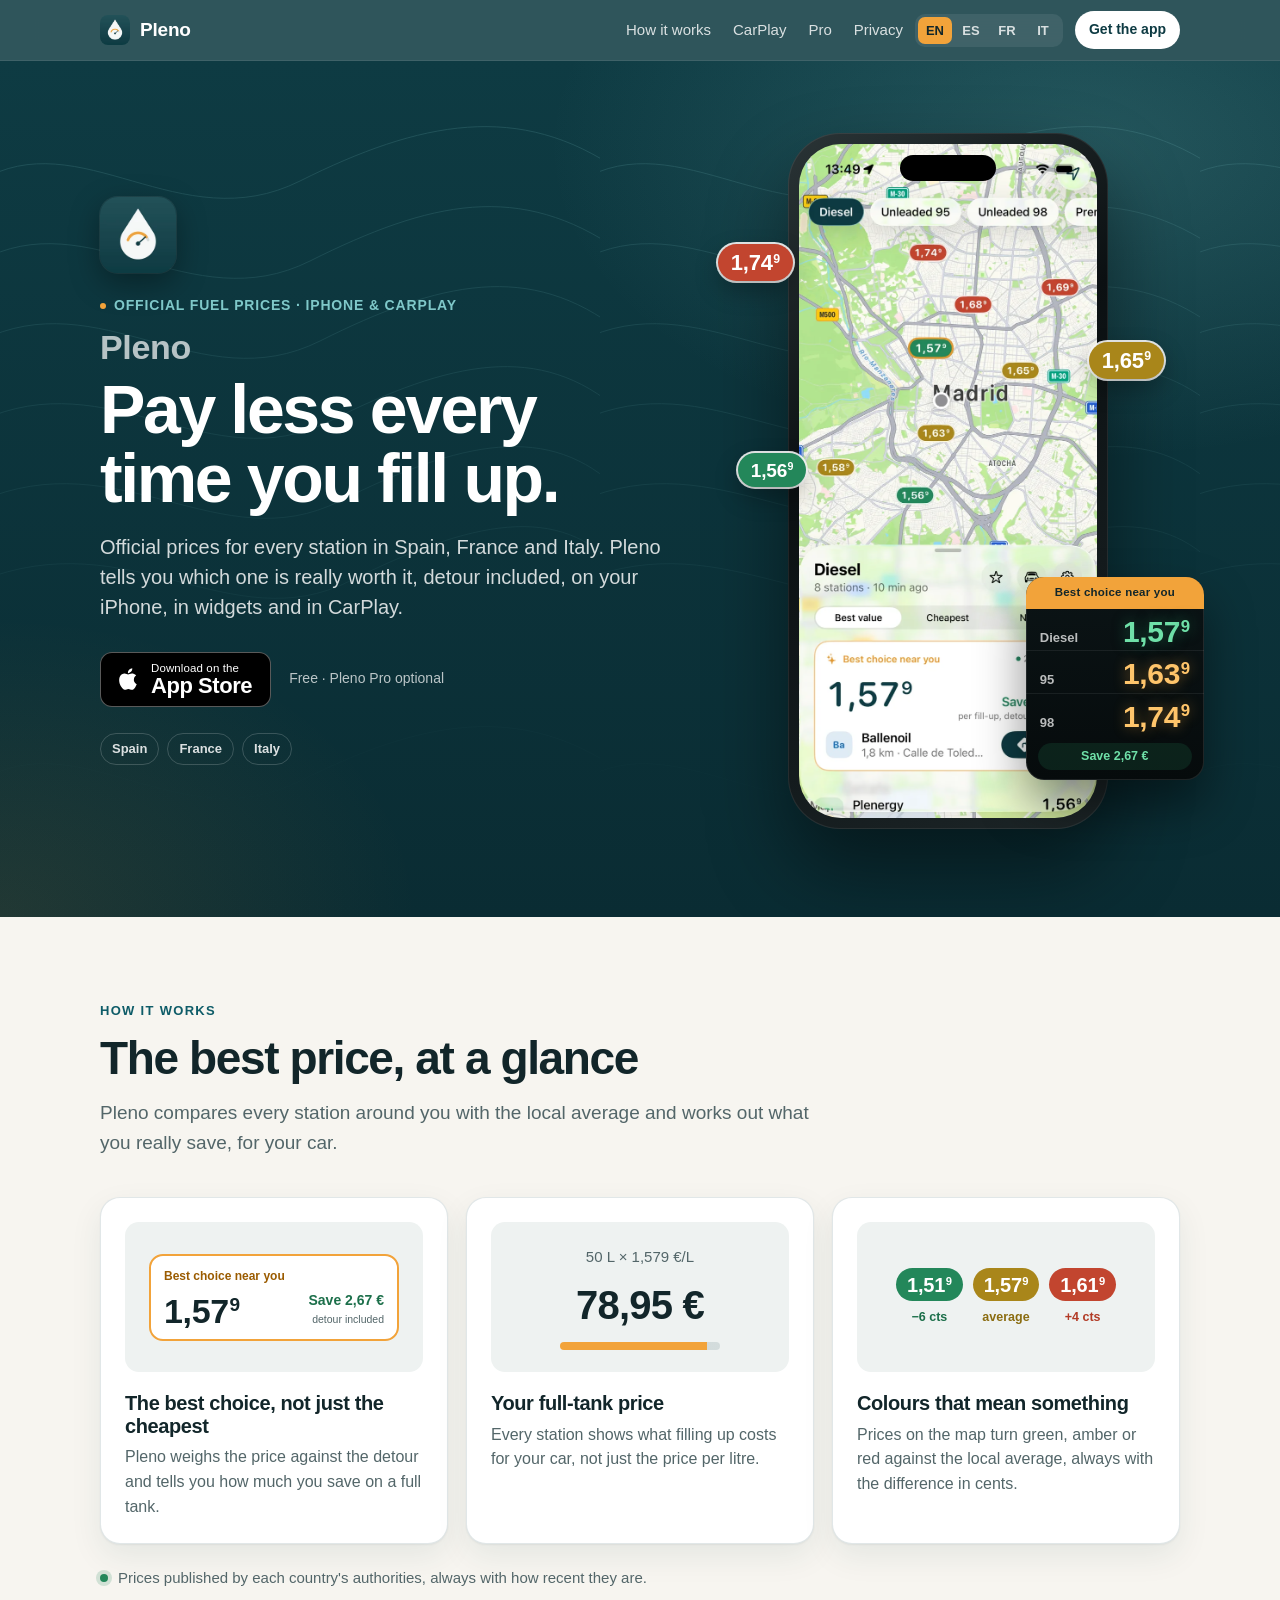
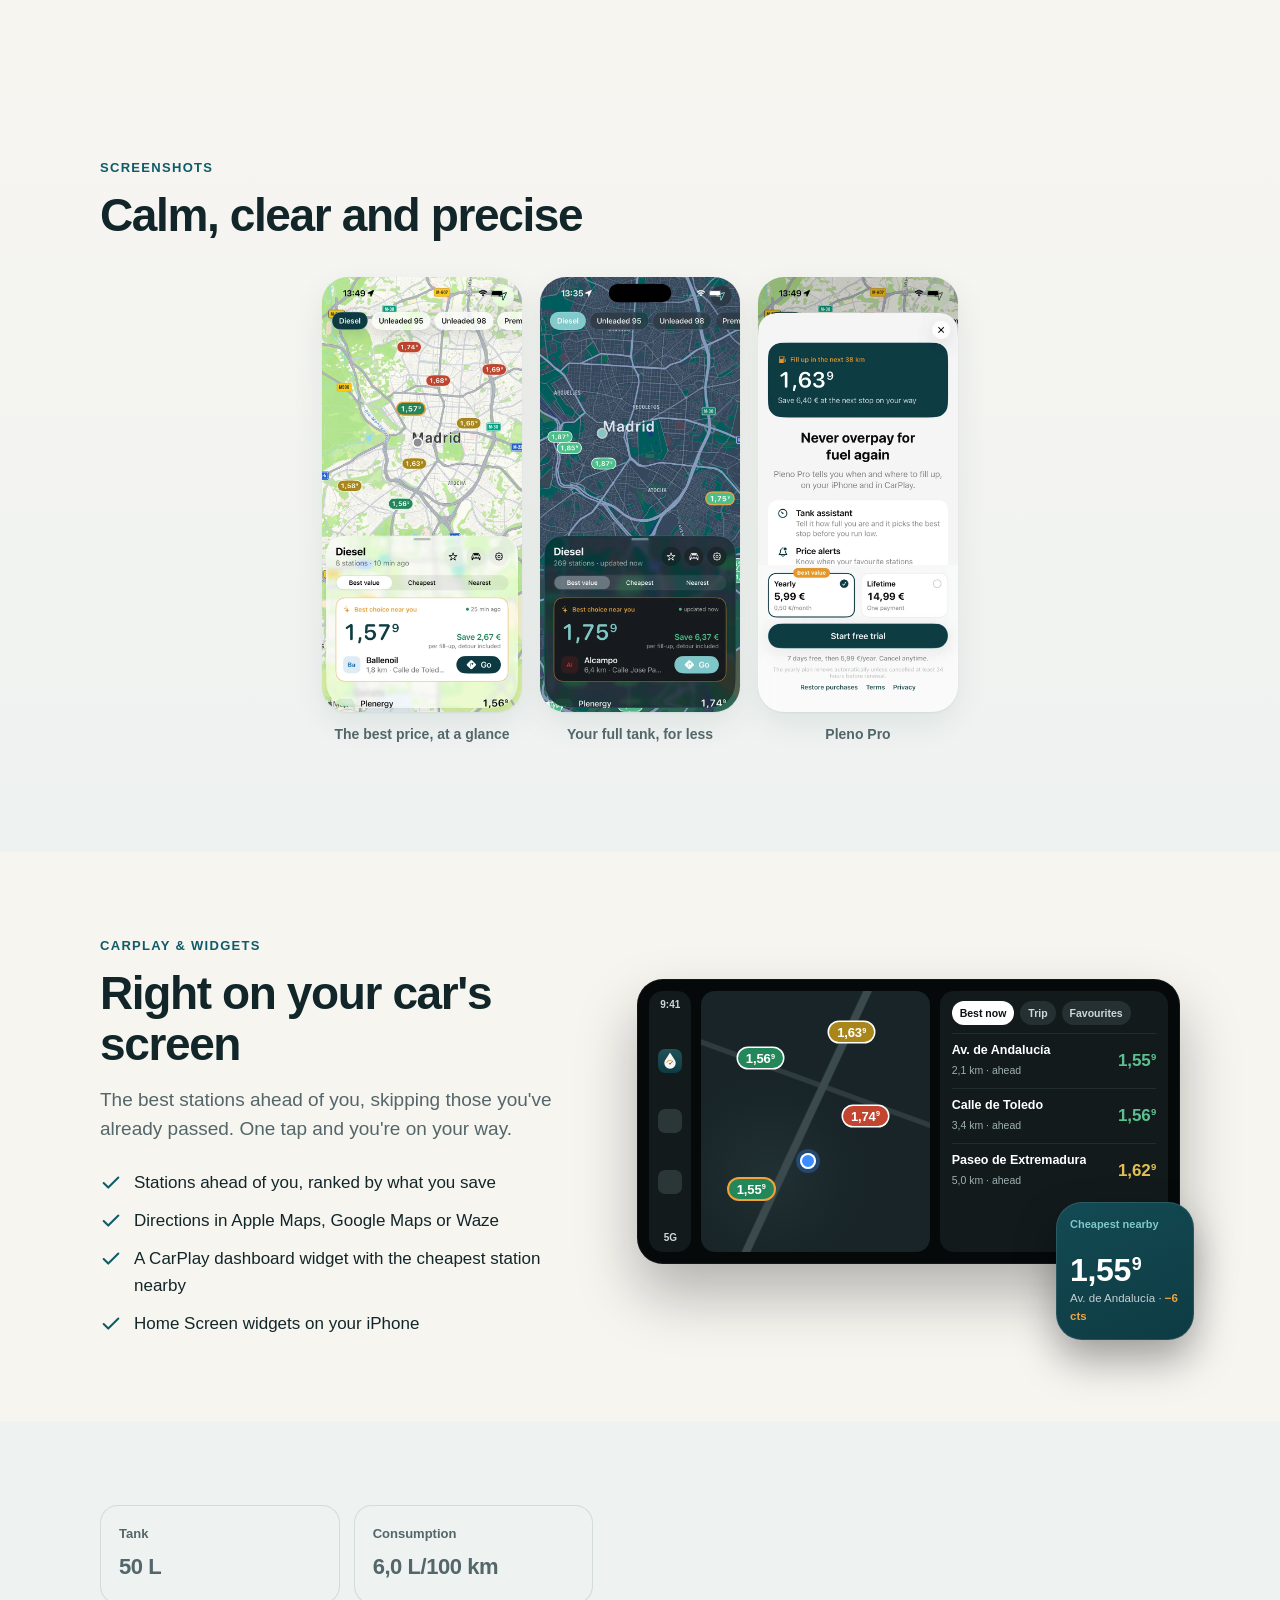
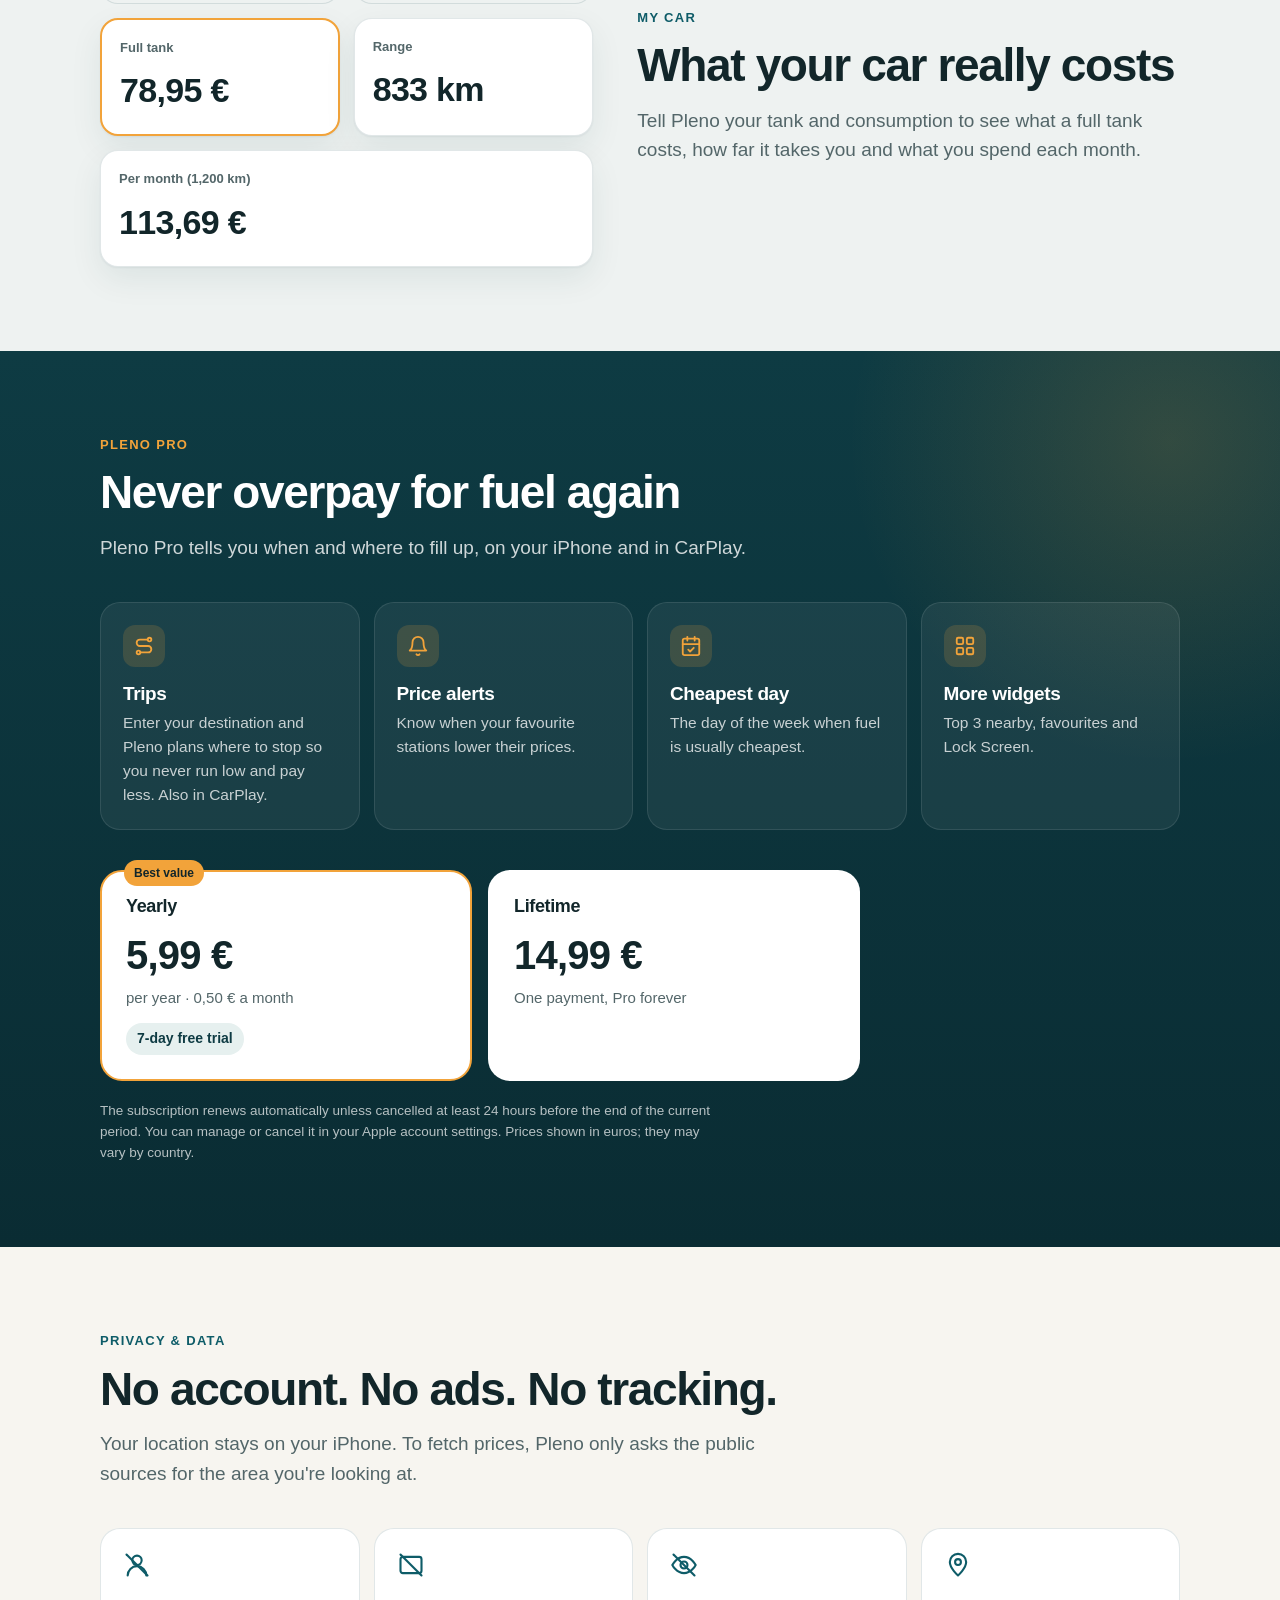
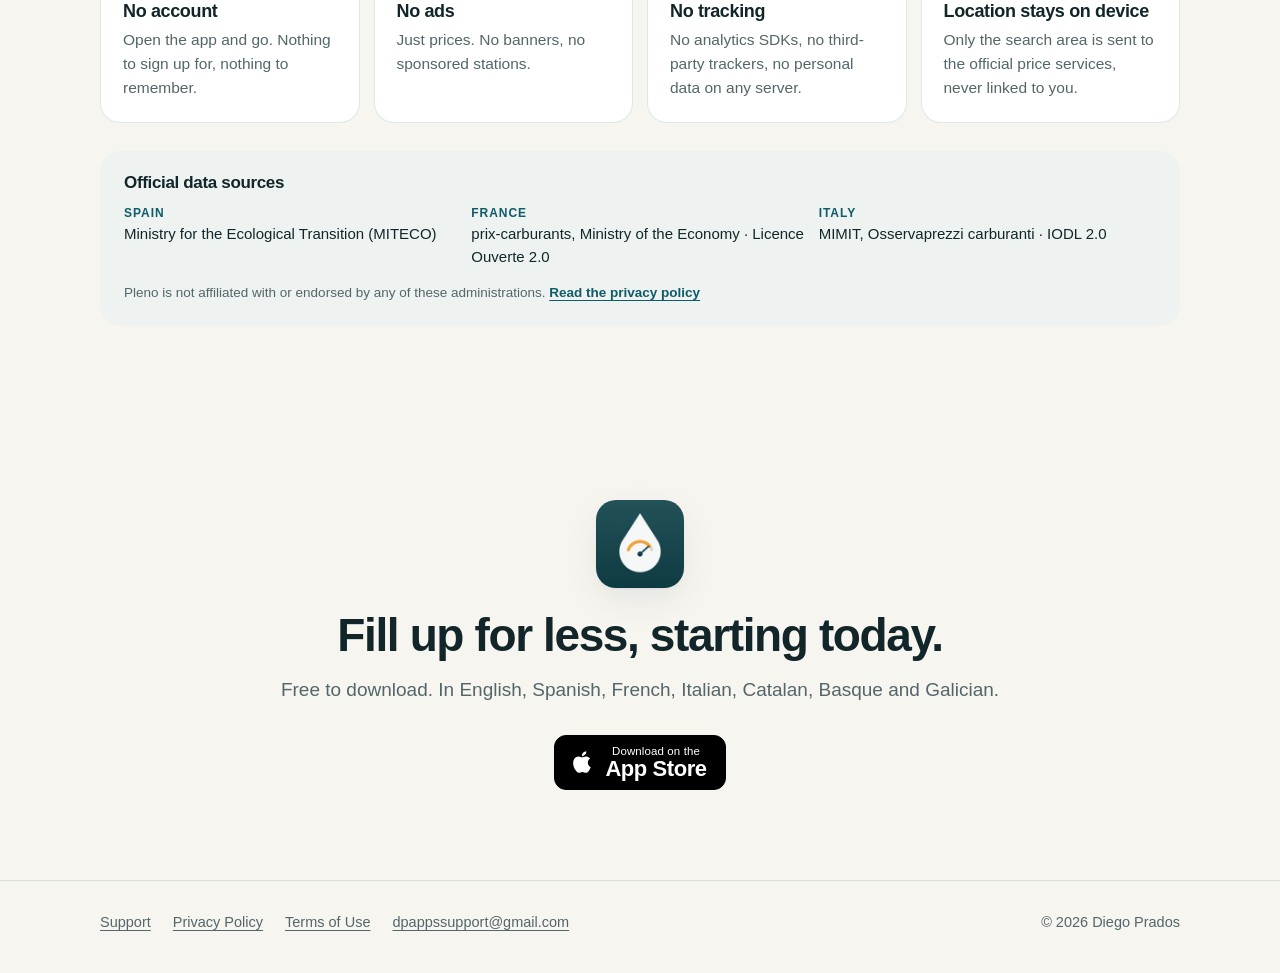
==== pleno/index.html @ 938710db "Add Pleno landing page, localized privacy and support pages, OG image and App Store header Co-Author" ====
<!doctype html>
<html lang="en">
<head>
<meta charset="utf-8">
<meta name="viewport" content="width=device-width, initial-scale=1, viewport-fit=cover">
<title>Pleno – Official fuel prices for Spain, France and Italy</title>
<meta name="description" content="Pleno shows official fuel prices for every station in Spain, France and Italy and tells you which one is really worth it. On iPhone, in widgets and in CarPlay.">
<meta name="theme-color" content="#0E3B43">
<meta name="color-scheme" content="light dark">
<link rel="canonical" href="https://dprados.github.io/pleno/">
<link rel="alternate" hreflang="en" href="https://dprados.github.io/pleno/?lang=en">
<link rel="alternate" hreflang="es" href="https://dprados.github.io/pleno/?lang=es">
<link rel="alternate" hreflang="fr" href="https://dprados.github.io/pleno/?lang=fr">
<link rel="alternate" hreflang="it" href="https://dprados.github.io/pleno/?lang=it">
<link rel="alternate" hreflang="x-default" href="https://dprados.github.io/pleno/">
<link rel="icon" type="image/png" href="img/favicon-64.png">
<link rel="apple-touch-icon" href="img/apple-touch-icon.png">
<meta name="apple-itunes-app" content="app-id=6822757502">
<meta property="og:type" content="website">
<meta property="og:site_name" content="Pleno">
<meta property="og:title" content="Pleno – Fuel prices for Spain, France and Italy">
<meta property="og:description" content="Pay less every time you fill up. Official prices, the best choice near you, widgets and CarPlay. No account, no ads, no tracking.">
<meta property="og:url" content="https://dprados.github.io/pleno/">
<meta property="og:image" content="https://dprados.github.io/pleno/og.png">
<meta property="og:image:width" content="1200">
<meta property="og:image:height" content="630">
<meta property="og:image:alt" content="Pleno app icon with a fuel price of 1,57⁹ and the tagline Pay less every time you fill up">
<meta property="og:locale" content="en_US">
<meta property="og:locale:alternate" content="es_ES">
<meta property="og:locale:alternate" content="fr_FR">
<meta property="og:locale:alternate" content="it_IT">
<meta name="twitter:card" content="summary_large_image">
<meta name="twitter:title" content="Pleno – Fuel prices for Spain, France and Italy">
<meta name="twitter:description" content="Pay less every time you fill up. Official prices, the best choice near you, widgets and CarPlay.">
<meta name="twitter:image" content="https://dprados.github.io/pleno/og.png">
<style>
:root{
  --petrol:#0E3B43; --petrol-2:#0A2C33; --petrol-3:#145059; --teal:#7FC8C9;
  --amber:#F2A33A; --cheap:#23875A; --avg:#A9861A; --exp:#C2452F;
  --bg:#F7F5F0; --surface:#FFFFFF; --surface-2:#EEF2F1; --text:#12262A; --muted:#536669;
  --line:rgba(14,59,67,.12); --kicker:#0E5C68; --amber-text:#9A5B00;
  --cheap-text:#1C6F4A; --avg-text:#8A6C10; --exp-text:#B23B26;
  --shadow:0 1px 2px rgba(14,59,67,.06),0 12px 32px rgba(14,59,67,.08);
  --r:20px;
  --sans:-apple-system,BlinkMacSystemFont,"SF Pro Text","Segoe UI",Roboto,"Helvetica Neue",Arial,sans-serif;
  --round:ui-rounded,"SF Pro Rounded",-apple-system,BlinkMacSystemFont,"Segoe UI",Roboto,"Helvetica Neue",Arial,sans-serif;
  color-scheme:light dark;
}
@media (prefers-color-scheme:dark){
  :root{
    --bg:#0A1E22; --surface:#10292F; --surface-2:#143239; --text:#E9EEEE; --muted:#A3B5B7;
    --line:rgba(233,238,238,.10); --kicker:#7FC8C9; --amber-text:#F2B661;
    --cheap-text:#5CC08F; --avg-text:#D9B54A; --exp-text:#EE7B63;
    --shadow:0 1px 2px rgba(0,0,0,.3),0 16px 40px rgba(0,0,0,.35);
  }
}
*{box-sizing:border-box}
html{-webkit-text-size-adjust:100%;scroll-behavior:smooth;scroll-padding-top:72px}
body{margin:0;background:var(--bg);color:var(--text);font:17px/1.55 var(--sans);-webkit-font-smoothing:antialiased;overflow-x:hidden}
img{max-width:100%;display:block}
a{color:inherit}
h1,h2,h3{margin:0;letter-spacing:-.02em;line-height:1.12}
p{margin:0}
.wrap{max-width:1120px;margin:0 auto;padding:0 20px}
.skip{position:absolute;left:-999px;top:8px;background:var(--amber);color:#12262A;padding:8px 14px;border-radius:10px;z-index:100}
.skip:focus{left:12px}
:focus-visible{outline:3px solid var(--amber);outline-offset:3px;border-radius:6px}

/* Pump-sign price: tabular rounded digits, third decimal small and raised */
.price{font-family:var(--round);font-weight:600;font-variant-numeric:tabular-nums;letter-spacing:-.01em;white-space:nowrap;line-height:1}
.price sup{font-size:.56em;vertical-align:0;position:relative;top:-.62em;margin-left:.04em}

/* ---------- Top bar ---------- */
.top{position:sticky;top:0;z-index:50;background:rgba(14,59,67,.86);backdrop-filter:saturate(160%) blur(16px);-webkit-backdrop-filter:saturate(160%) blur(16px);color:#fff;border-bottom:1px solid rgba(255,255,255,.08)}
.top .wrap{display:flex;align-items:center;gap:12px;min-height:60px}
.brand{display:inline-flex;align-items:center;gap:10px;text-decoration:none;font-weight:700;font-size:19px;letter-spacing:-.01em;margin-right:auto}
.brand img{width:30px;height:30px;border-radius:8px}
.nav{display:none;gap:22px;font-size:15px}
.nav a{text-decoration:none;color:rgba(255,255,255,.82)}
.nav a:hover{color:#fff}
.lang{display:flex;gap:2px;background:rgba(255,255,255,.08);border-radius:10px;padding:3px}
.lang button{font:600 13px/1 var(--sans);color:rgba(255,255,255,.8);background:none;border:0;padding:7px 8px;border-radius:7px;cursor:pointer;min-width:34px}
.lang button[aria-pressed="true"]{background:var(--amber);color:#12262A}
.get{display:none;text-decoration:none;font-weight:600;font-size:14px;background:#fff;color:var(--petrol);padding:8px 14px;border-radius:999px}
@media (min-width:860px){.nav{display:flex}.get{display:inline-block}}

/* ---------- Hero ---------- */
.hero{position:relative;color:#fff;overflow:hidden;
  background:
   radial-gradient(900px 520px at 85% 10%,rgba(127,200,201,.20),transparent 60%),
   radial-gradient(700px 500px at 0% 100%,rgba(242,163,58,.10),transparent 60%),
   linear-gradient(180deg,var(--petrol) 0%,var(--petrol-2) 100%)}
.hero::before{content:"";position:absolute;inset:0;opacity:.18;pointer-events:none;
  background-image:url("data:image/svg+xml,%3Csvg xmlns='http://www.w3.org/2000/svg' width='600' height='600' viewBox='0 0 600 600' fill='none' stroke='%237FC8C9' stroke-width='1'%3E%3Cpath d='M-20 120C80 60 180 180 300 120S520 40 620 110'/%3E%3Cpath d='M-20 200C90 140 190 260 310 200S520 120 620 190'/%3E%3Cpath d='M-20 280C100 220 200 340 320 280S530 200 620 270'/%3E%3Cpath d='M-20 360C110 300 210 420 330 360S540 280 620 350'/%3E%3Cpath d='M-20 440C120 380 220 500 340 440S550 360 620 430'/%3E%3Cpath d='M-20 520C130 460 230 580 350 520S560 440 620 510'/%3E%3C/svg%3E");
  background-size:600px 600px;-webkit-mask-image:linear-gradient(180deg,#000,transparent 90%);mask-image:linear-gradient(180deg,#000,transparent 90%)}
.hero .wrap{position:relative;display:grid;gap:48px;padding-top:48px;padding-bottom:64px}
.hero-icon{width:76px;height:76px;border-radius:18px;box-shadow:0 10px 30px rgba(0,0,0,.35),0 0 0 1px rgba(255,255,255,.08)}
.eyebrow{display:inline-flex;align-items:center;gap:8px;margin:22px 0 14px;font-size:14px;font-weight:600;letter-spacing:.06em;text-transform:uppercase;color:var(--teal)}
.eyebrow .dot{width:6px;height:6px;border-radius:50%;background:var(--amber)}
.hero h1{font-size:clamp(40px,7.4vw,68px);font-weight:700;letter-spacing:-.035em;line-height:1.02}
.hero h1 .name{display:block;font-size:.5em;letter-spacing:-.01em;color:rgba(255,255,255,.7);font-weight:600;margin-bottom:10px}
.hero .sub{margin-top:18px;font-size:clamp(17px,2vw,20px);line-height:1.5;color:rgba(255,255,255,.82);max-width:34em}
.cta-row{display:flex;flex-wrap:wrap;align-items:center;gap:14px 18px;margin-top:30px}
.badge{display:inline-flex;align-items:center;gap:10px;background:#000;color:#fff;text-decoration:none;border-radius:12px;padding:9px 18px 9px 14px;border:1px solid rgba(255,255,255,.35);min-height:54px;transition:transform .2s ease,box-shadow .2s ease}
.badge:hover{transform:translateY(-1px);box-shadow:0 8px 24px rgba(0,0,0,.35)}
.badge svg{width:26px;height:30px;flex:none}
.badge span{display:flex;flex-direction:column;line-height:1.05}
.badge small{font-size:11.5px;font-weight:500;letter-spacing:.01em}
.badge strong{font-size:22px;font-weight:600;letter-spacing:-.02em}
.cta-note{font-size:14px;color:rgba(255,255,255,.72)}
.flags{display:flex;gap:8px;margin-top:26px;flex-wrap:wrap}
.flags span{font-size:13px;font-weight:600;color:rgba(255,255,255,.85);border:1px solid rgba(255,255,255,.18);border-radius:999px;padding:5px 11px}

.stage{position:relative;justify-self:center;width:min(310px,74vw);margin:0 auto}
.phone{position:relative;aspect-ratio:1206/2622;border-radius:52px;padding:11px;background:linear-gradient(145deg,#2a3436,#0b1012 40%,#1d2628);box-shadow:0 40px 80px rgba(0,0,0,.45),0 0 0 1px rgba(255,255,255,.08) inset}
.phone img{width:100%;height:100%;object-fit:cover;border-radius:42px;background:#dfe7e3}
.phone::after{content:"";position:absolute;top:22px;left:50%;transform:translateX(-50%);width:30%;height:26px;border-radius:20px;background:#000}
.pill{position:absolute;display:inline-flex;align-items:center;color:#fff;font-size:22px;padding:8px 13px 7px;border-radius:999px;box-shadow:0 10px 24px rgba(0,0,0,.28),0 0 0 2px rgba(255,255,255,.9);animation:float 6s ease-in-out infinite}
.pill.cheap{background:var(--cheap)} .pill.avg{background:var(--avg)} .pill.exp{background:var(--exp)}
.pill.p1{left:-34px;top:16%;animation-delay:-1s}
.pill.p2{right:-30px;top:30%;animation-delay:-3s}
.pill.p3{left:-18px;top:46%;animation-delay:-2s;font-size:19px}
@keyframes float{0%,100%{transform:translateY(0)}50%{transform:translateY(-8px)}}
.sign{position:absolute;right:-26px;bottom:7%;width:178px;border-radius:18px;padding:0 0 10px;background:linear-gradient(180deg,#0b1416,#060b0c);box-shadow:0 26px 50px rgba(0,0,0,.45),0 0 0 1px rgba(255,255,255,.1) inset;overflow:hidden;color:#fff}
.sign-top{background:var(--amber);color:#12262A;font-size:11.5px;font-weight:700;letter-spacing:.02em;padding:7px 12px;text-align:center}
.sign-row{display:flex;align-items:baseline;justify-content:space-between;gap:8px;padding:8px 14px 2px;font-size:13px;font-weight:600;color:rgba(255,255,255,.72)}
.sign-row .price{font-size:30px;color:#FFC56B;text-shadow:0 0 14px rgba(242,163,58,.45)}
.sign-row+.sign-row{border-top:1px solid rgba(255,255,255,.07)}
.sign-row:nth-child(2) .price{color:#6FE0A8;text-shadow:0 0 14px rgba(35,135,90,.6)}
.sign-save{margin:8px 12px 0;text-align:center;font-size:12.5px;font-weight:700;color:#6FE0A8;background:rgba(35,135,90,.18);border-radius:999px;padding:4px 8px}
@media (min-width:900px){
  .hero .wrap{grid-template-columns:1.1fr .9fr;align-items:center;padding-top:72px;padding-bottom:88px}
  .stage{width:320px}
  .pill.p1{left:-70px}.pill.p3{left:-50px}.pill.p2{right:-56px}.sign{right:-96px}
}
@media (max-width:420px){
  .pill{font-size:18px}.pill.p3{font-size:16px}
  .pill.p1{left:-14px}.pill.p3{left:-8px}.pill.p2{right:-12px}
  .sign{right:-10px;width:150px}.sign-row .price{font-size:25px}
}

/* ---------- Sections ---------- */
section{padding:84px 0}
.kicker{font-size:13px;font-weight:700;letter-spacing:.1em;text-transform:uppercase;color:var(--kicker);margin-bottom:12px}
.h2{font-size:clamp(30px,4.4vw,46px);font-weight:700;letter-spacing:-.03em}
.lead{margin-top:14px;font-size:clamp(17px,1.8vw,19px);color:var(--muted);max-width:38em}
.grid3{display:grid;gap:18px;margin-top:40px}
@media (min-width:820px){.grid3{grid-template-columns:repeat(3,1fr)}}
.card{background:var(--surface);border:1px solid var(--line);border-radius:var(--r);padding:24px;box-shadow:var(--shadow)}
.card h3{font-size:20px;margin-top:20px}
.card p{margin-top:8px;color:var(--muted);font-size:16px}
.demo{height:150px;border-radius:14px;background:var(--surface-2);display:flex;align-items:center;justify-content:center;padding:14px;position:relative;overflow:hidden}

/* demo 1: best choice */
.mini-best{width:100%;max-width:250px;background:var(--surface);border:2px solid var(--amber);border-radius:14px;padding:11px 13px}
.mini-best .l{font-size:12px;font-weight:600;color:var(--amber-text)}
.mini-best .r{display:flex;justify-content:space-between;align-items:flex-end;margin-top:4px}
.mini-best .price{font-size:34px}
.mini-best .s{font-size:14px;font-weight:700;color:var(--cheap-text);text-align:right}
.mini-best .s small{display:block;font-size:10.5px;color:var(--muted);font-weight:500}
/* demo 2: full tank */
.tank{display:flex;flex-direction:column;align-items:center;gap:6px;text-align:center}
.tank .eq{font-family:var(--round);font-variant-numeric:tabular-nums;font-size:15px;color:var(--muted)}
.tank .tot{font-family:var(--round);font-weight:700;font-size:40px;font-variant-numeric:tabular-nums;letter-spacing:-.02em}
.tank .gauge{width:160px;height:8px;border-radius:8px;background:linear-gradient(90deg,var(--amber) 0 92%,var(--line) 92%)}
/* demo 3: tiers */
.tiers{display:flex;gap:10px;align-items:flex-start;justify-content:center;flex-wrap:wrap}
.tier{display:flex;flex-direction:column;align-items:center;gap:7px}
.tier .chip{color:#fff;font-size:20px;padding:7px 11px 6px;border-radius:999px}
.tier .chip.cheap{background:var(--cheap)}.tier .chip.avg{background:var(--avg)}.tier .chip.exp{background:var(--exp)}
.tier small{font-size:12.5px;font-weight:600}
.tier small.c{color:var(--cheap-text)}.tier small.a{color:var(--avg-text)}.tier small.e{color:var(--exp-text)}
.fresh{display:flex;align-items:center;gap:10px;margin-top:22px;color:var(--muted);font-size:15px}
.fresh .live{width:8px;height:8px;border-radius:50%;background:var(--cheap);box-shadow:0 0 0 4px rgba(35,135,90,.18);flex:none}

/* ---------- Screenshots ---------- */
.shots{background:linear-gradient(180deg,var(--bg),var(--surface-2))}
.rail{display:flex;gap:18px;overflow-x:auto;scroll-snap-type:x mandatory;padding:36px 20px 22px;margin:0 -20px;scrollbar-width:thin;-webkit-overflow-scrolling:touch}
.rail figure{margin:0;flex:0 0 auto;width:min(62vw,250px);scroll-snap-align:center}
.rail img{width:100%;height:auto;aspect-ratio:1320/2868;object-fit:cover;border-radius:26px;box-shadow:var(--shadow);background:var(--surface)}
.rail figcaption{margin-top:12px;font-size:14px;font-weight:600;color:var(--muted);text-align:center}
@media (min-width:1000px){.rail{justify-content:safe center}.rail figure{width:200px}}

/* ---------- CarPlay ---------- */
.split{display:grid;gap:44px;align-items:center}
@media (min-width:900px){.split{grid-template-columns:1fr 1.1fr}.split.rev>:first-child{order:2}}
.ticks{list-style:none;padding:0;margin:26px 0 0;display:grid;gap:12px}
.ticks li{display:flex;gap:12px;align-items:flex-start}
.ticks svg{flex:none;width:22px;height:22px;margin-top:2px;color:var(--kicker)}
.carplay{position:relative;aspect-ratio:16/8.4;border-radius:26px;background:#05090a;padding:12px;box-shadow:0 30px 60px rgba(0,0,0,.28),0 0 0 1px rgba(255,255,255,.06) inset}
.cp{display:grid;grid-template-columns:42px 1fr 1fr;gap:10px;height:100%;color:#fff;font-size:12px}
.cp-dock{display:flex;flex-direction:column;justify-content:space-between;align-items:center;padding:6px 0;background:#121a1c;border-radius:14px}
.cp-dock i{display:block;width:24px;height:24px;border-radius:7px;background:#2b3638}
.cp-dock i.on{background:url(img/icon-192.webp) center/cover}
.cp-dock b{font-size:10px;font-weight:600;color:#cfd8d9}
.cp-map{position:relative;border-radius:14px;overflow:hidden;background:
  linear-gradient(115deg,transparent 46%,#3b4a4d 46.5%,#3b4a4d 48.5%,transparent 49%),
  linear-gradient(20deg,transparent 60%,#2f3c3f 60.4%,#2f3c3f 61.6%,transparent 62%),
  radial-gradient(circle at 30% 70%,#203033,transparent 40%),#182427}
.cp-map .pill{position:absolute;font-size:13px;padding:4px 8px 3px;animation:none;box-shadow:0 0 0 1.5px #fff}
.cp-map .me{position:absolute;left:43%;top:62%;width:16px;height:16px;border-radius:50%;background:#3b8cff;box-shadow:0 0 0 4px rgba(59,140,255,.3),0 0 0 2px #fff inset}
.cp-list{background:#121a1c;border-radius:14px;padding:10px 12px;display:flex;flex-direction:column;gap:2px;overflow:hidden}
.cp-tabs{display:flex;gap:6px;margin-bottom:6px}
.cp-tabs span{font-size:10.5px;font-weight:600;padding:4px 8px;border-radius:999px;background:#253033;color:#cfd8d9;white-space:nowrap}
.cp-tabs span.on{background:#fff;color:#0b1012}
.cp-row{display:flex;align-items:center;justify-content:space-between;gap:8px;padding:7px 0;border-top:1px solid #222d30}
.cp-row:first-of-type{border-top:0}
.cp-row div{min-width:0}
.cp-row strong{display:block;font-size:12.5px;white-space:nowrap;overflow:hidden;text-overflow:ellipsis}
.cp-row em{font-style:normal;font-size:10.5px;color:#9fb0b2}
.cp-row .price{font-size:17px}
.cp-row .price.c{color:#5CC08F}.cp-row .price.a{color:#E2BF55}
.widget{position:absolute;right:-14px;bottom:-46px;width:138px;aspect-ratio:1;border-radius:26px;background:linear-gradient(160deg,#134a53,#0E3B43);color:#fff;padding:14px;box-shadow:0 20px 40px rgba(0,0,0,.35),0 0 0 1px rgba(255,255,255,.1) inset;display:flex;flex-direction:column}
.widget .w-l{font-size:11px;font-weight:600;color:var(--teal);display:flex;gap:5px;align-items:center}
.widget .price{font-size:32px;margin-top:auto}
.widget .w-s{font-size:11.5px;color:rgba(255,255,255,.75);margin-top:4px}
.widget .w-s b{color:var(--amber);font-weight:700}
@media (max-width:560px){.cp{grid-template-columns:34px 1fr;}.cp-map{display:none}.widget{width:128px;bottom:-40px;right:-4px}.widget .price{font-size:30px}}

/* ---------- My car ---------- */
.car{display:grid;gap:14px;grid-template-columns:repeat(2,1fr)}
.car .stat{background:var(--surface);border:1px solid var(--line);border-radius:18px;padding:18px;box-shadow:var(--shadow)}
.car .stat span{display:block;font-size:13px;font-weight:600;color:var(--muted)}
.car .stat strong{display:block;margin-top:6px;font-family:var(--round);font-variant-numeric:tabular-nums;font-size:clamp(26px,3.4vw,34px);letter-spacing:-.02em}
.car .stat.in{background:var(--surface-2);box-shadow:none}
.car .stat.in strong{font-size:22px;color:var(--muted)}
.car .stat.hl{border:2px solid var(--amber)}

/* ---------- Pro ---------- */
.pro{background:linear-gradient(180deg,var(--petrol),var(--petrol-2));color:#fff;position:relative;overflow:hidden}
.pro::after{content:"";position:absolute;width:700px;height:700px;right:-240px;top:-260px;border-radius:50%;background:radial-gradient(circle,rgba(242,163,58,.16),transparent 65%);pointer-events:none}
.pro .kicker{color:var(--amber)}
.pro .lead{color:rgba(255,255,255,.8)}
.feat{display:grid;gap:14px;margin-top:40px}
@media (min-width:760px){.feat{grid-template-columns:repeat(2,1fr)}}
@media (min-width:1040px){.feat{grid-template-columns:repeat(4,1fr)}}
.feat article{background:rgba(255,255,255,.06);border:1px solid rgba(255,255,255,.1);border-radius:var(--r);padding:22px}
.feat .ic{width:42px;height:42px;border-radius:12px;display:grid;place-items:center;background:rgba(242,163,58,.16);color:var(--amber)}
.feat .ic svg{width:22px;height:22px}
.feat h3{font-size:19px;margin-top:16px}
.feat p{margin-top:6px;font-size:15.5px;color:rgba(255,255,255,.76)}
.plans{display:grid;gap:16px;margin-top:40px;position:relative;z-index:1}
@media (min-width:700px){.plans{grid-template-columns:1fr 1fr;max-width:760px}}
.plan{position:relative;background:#fff;color:#12262A;border-radius:22px;padding:24px;border:2px solid transparent}
.plan.year{border-color:var(--amber)}
.plan .tag{position:absolute;top:-12px;left:22px;background:var(--amber);color:#12262A;font-size:12px;font-weight:700;padding:4px 10px;border-radius:999px}
.plan h3{font-size:18px}
.plan .amt{font-family:var(--round);font-variant-numeric:tabular-nums;font-weight:700;font-size:40px;letter-spacing:-.02em;margin-top:8px}
.plan .per{color:#536669;font-size:15px}
.plan .trial{display:inline-block;margin-top:14px;font-size:14px;font-weight:600;color:#0E3B43;background:#E6F0EF;border-radius:999px;padding:5px 11px}
.fine{margin-top:20px;font-size:13.5px;color:rgba(255,255,255,.7);max-width:46em;position:relative;z-index:1}

/* ---------- Trust ---------- */
.promises{display:grid;gap:14px;margin-top:40px}
@media (min-width:700px){.promises{grid-template-columns:repeat(2,1fr)}}
@media (min-width:1040px){.promises{grid-template-columns:repeat(4,1fr)}}
.promise{background:var(--surface);border:1px solid var(--line);border-radius:var(--r);padding:22px}
.promise svg{width:28px;height:28px;color:var(--kicker)}
.promise h3{font-size:18px;margin-top:14px}
.promise p{margin-top:6px;color:var(--muted);font-size:15.5px}
.sources{margin-top:28px;background:var(--surface-2);border-radius:var(--r);padding:22px 24px}
.sources h3{font-size:17px}
.sources ul{margin:12px 0 0;padding:0;list-style:none;display:grid;gap:10px}
@media (min-width:820px){.sources ul{grid-template-columns:repeat(3,1fr)}}
.sources li{font-size:15px}
.sources li b{display:block;font-size:12px;letter-spacing:.08em;text-transform:uppercase;color:var(--kicker)}
.sources .note{margin-top:14px;font-size:13.5px;color:var(--muted)}
.textlink{color:var(--kicker);font-weight:600;text-underline-offset:3px}

/* ---------- Final CTA + footer ---------- */
.final{text-align:center;padding:90px 0}
.final img{width:88px;height:88px;border-radius:20px;margin:0 auto 22px;box-shadow:var(--shadow)}
.final .lead{margin-left:auto;margin-right:auto}
.final .cta-row{justify-content:center}
.final .badge{border-color:#000}
@media (prefers-color-scheme:dark){.final .badge{border-color:rgba(255,255,255,.35)}}
footer{border-top:1px solid var(--line);padding:30px 0 40px;font-size:14.5px;color:var(--muted)}
footer .wrap{display:flex;flex-wrap:wrap;gap:14px 26px;align-items:center}
footer nav{display:flex;flex-wrap:wrap;gap:10px 22px;margin-right:auto}
footer a{color:var(--muted);text-underline-offset:3px}
footer a:hover{color:var(--text)}

@media (prefers-reduced-motion:reduce){*{animation:none!important;transition:none!important}html{scroll-behavior:auto}}
</style>
</head>
<body>
<a class="skip" href="#main" data-i18n="a11y.skip">Skip to content</a>

<header class="top">
  <div class="wrap">
    <a class="brand" href="#top" aria-label="Pleno"><img src="img/icon-192.webp" alt="" width="30" height="30">Pleno</a>
    <nav class="nav" data-i18n-aria="a11y.nav" aria-label="Sections">
      <a href="#how" data-i18n="nav.how">How it works</a>
      <a href="#carplay" data-i18n="nav.carplay">CarPlay</a>
      <a href="#pro" data-i18n="nav.pro">Pro</a>
      <a href="#privacy" data-i18n="nav.privacy">Privacy</a>
    </nav>
    <div class="lang" role="group" data-i18n-aria="a11y.lang" aria-label="Language">
      <button type="button" data-lang-btn="en" lang="en" aria-pressed="true" title="English">EN</button>
      <button type="button" data-lang-btn="es" lang="es" aria-pressed="false" title="Español">ES</button>
      <button type="button" data-lang-btn="fr" lang="fr" aria-pressed="false" title="Français">FR</button>
      <button type="button" data-lang-btn="it" lang="it" aria-pressed="false" title="Italiano">IT</button>
    </div>
    <a class="get" href="https://apps.apple.com/app/id6822757502" data-i18n="nav.get">Get the app</a>
  </div>
</header>

<main id="main">
<section class="hero" id="top" style="padding:0">
  <div class="wrap">
    <div>
      <img class="hero-icon" src="img/icon-192.webp" alt="" width="76" height="76">
      <p class="eyebrow"><span class="dot" aria-hidden="true"></span><span data-i18n="hero.eyebrow">Official fuel prices · iPhone &amp; CarPlay</span></p>
      <h1><span class="name">Pleno</span><span data-i18n="hero.title">Pay less every time you fill up.</span></h1>
      <p class="sub" data-i18n="hero.sub">Official prices for every station in Spain, France and Italy. Pleno tells you which one is really worth it, detour included, on your iPhone, in widgets and in CarPlay.</p>
      <div class="cta-row">
        <a class="badge" href="https://apps.apple.com/app/id6822757502" data-i18n-aria="badge.aria" aria-label="Download Pleno on the App Store">
          <svg viewBox="0 0 24 24" fill="currentColor" aria-hidden="true"><path d="M18.71 19.5c-.83 1.24-1.71 2.45-3.05 2.47-1.34.03-1.77-.79-3.29-.79-1.53 0-2 .77-3.27.82-1.31.05-2.3-1.32-3.14-2.53C4.25 17 2.94 12.45 4.7 9.39c.87-1.52 2.43-2.48 4.12-2.51 1.28-.02 2.5.87 3.29.87.78 0 2.26-1.07 3.8-.91.65.03 2.47.26 3.64 1.98-.09.06-2.17 1.28-2.15 3.81.03 3.02 2.65 4.03 2.68 4.04-.03.07-.42 1.44-1.38 2.83M13 3.5c.73-.83 1.94-1.46 2.94-1.5.13 1.17-.34 2.35-1.04 3.19-.69.85-1.83 1.51-2.95 1.42-.15-1.15.41-2.35 1.05-3.11z"/></svg>
          <span><small data-i18n="badge.small">Download on the</small><strong>App Store</strong></span>
        </a>
        <span class="cta-note" data-i18n="hero.note">Free · Pleno Pro optional</span>
      </div>
      <div class="flags" aria-label="Spain, France, Italy" data-i18n-aria="hero.countries">
        <span data-i18n="c.es">Spain</span><span data-i18n="c.fr">France</span><span data-i18n="c.it">Italy</span>
      </div>
    </div>
    <div class="stage">
      <div class="phone">
        <img src="img/home-light.webp" data-shot="img/home-light.webp" width="720" height="1565" fetchpriority="high"
             data-i18n-alt="hero.alt" alt="Pleno home screen: a map of Madrid with colour-coded fuel prices and the best choice near you">
      </div>
      <span class="pill exp p1" aria-hidden="true"><span class="price">1,74<sup>9</sup></span></span>
      <span class="pill avg p2" aria-hidden="true"><span class="price">1,65<sup>9</sup></span></span>
      <span class="pill cheap p3" aria-hidden="true"><span class="price">1,56<sup>9</sup></span></span>
      <div class="sign" role="img" data-i18n-aria="sign.aria" aria-label="Pump-style price sign: diesel 1,57⁹, unleaded 95 1,63⁹, unleaded 98 1,74⁹ euros per litre">
        <div class="sign-top" aria-hidden="true"><span data-i18n="best.label">Best choice near you</span></div>
        <div class="sign-row" aria-hidden="true"><span data-i18n="sign.diesel">Diesel</span><span class="price">1,57<sup>9</sup></span></div>
        <div class="sign-row" aria-hidden="true"><span>95</span><span class="price">1,63<sup>9</sup></span></div>
        <div class="sign-row" aria-hidden="true"><span>98</span><span class="price">1,74<sup>9</sup></span></div>
        <div class="sign-save" aria-hidden="true" data-i18n="best.save">Save 2,67 €</div>
      </div>
    </div>
  </div>
</section>

<section id="how">
  <div class="wrap">
    <p class="kicker" data-i18n="how.kicker">How it works</p>
    <h2 class="h2" data-i18n="how.title">The best price, at a glance</h2>
    <p class="lead" data-i18n="how.sub">Pleno compares every station around you with the local average and works out what you really save, for your car.</p>
    <div class="grid3">
      <article class="card">
        <div class="demo" aria-hidden="true">
          <div class="mini-best">
            <div class="l" data-i18n="best.label">Best choice near you</div>
            <div class="r"><span class="price">1,57<sup>9</sup></span><span class="s"><span data-i18n="best.save">Save 2,67 €</span><small data-i18n="demo.detour">detour included</small></span></div>
          </div>
        </div>
        <h3 data-i18n="how.1.t">The best choice, not just the cheapest</h3>
        <p data-i18n="how.1.d">Pleno weighs the price against the detour and tells you how much you save on a full tank.</p>
      </article>
      <article class="card">
        <div class="demo" aria-hidden="true">
          <div class="tank">
            <span class="eq">50 L × 1,579 €/L</span>
            <span class="tot">78,95 €</span>
            <span class="gauge"></span>
          </div>
        </div>
        <h3 data-i18n="how.2.t">Your full-tank price</h3>
        <p data-i18n="how.2.d">Every station shows what filling up costs for your car, not just the price per litre.</p>
      </article>
      <article class="card">
        <div class="demo" aria-hidden="true">
          <div class="tiers">
            <div class="tier"><span class="chip cheap price">1,51<sup>9</sup></span><small class="c">−6 cts</small></div>
            <div class="tier"><span class="chip avg price">1,57<sup>9</sup></span><small class="a" data-i18n="demo.avg">average</small></div>
            <div class="tier"><span class="chip exp price">1,61<sup>9</sup></span><small class="e">+4 cts</small></div>
          </div>
        </div>
        <h3 data-i18n="how.3.t">Colours that mean something</h3>
        <p data-i18n="how.3.d">Prices on the map turn green, amber or red against the local average, always with the difference in cents.</p>
      </article>
    </div>
    <p class="fresh"><span class="live" aria-hidden="true"></span><span data-i18n="how.fresh">Prices published by each country's authorities, always with how recent they are.</span></p>
  </div>
</section>

<section class="shots" id="screens" aria-labelledby="shots-title">
  <div class="wrap">
    <p class="kicker" data-i18n="shots.kicker">Screenshots</p>
    <h2 class="h2" id="shots-title" data-i18n="shots.title">Calm, clear and precise</h2>
    <div class="rail" id="rail" tabindex="0" data-i18n-aria="shots.aria" aria-label="App screenshots">
      <figure><img loading="lazy" decoding="async" width="720" height="1565" src="img/home-light.webp" data-shot="img/home-light.webp" data-i18n-alt="shot.1" alt="The best price, at a glance"><figcaption data-i18n="shot.1">The best price, at a glance</figcaption></figure>
      <figure><img loading="lazy" decoding="async" width="720" height="1565" src="img/home-dark.webp" data-shot="img/home-dark.webp" data-i18n-alt="shot.2" alt="Your full tank, for less"><figcaption data-i18n="shot.2">Your full tank, for less</figcaption></figure>
      <figure><img loading="lazy" decoding="async" width="720" height="1565" src="img/paywall.webp" data-shot="img/paywall.webp" data-i18n-alt="shot.6" alt="Pleno Pro"><figcaption data-i18n="shot.6">Pleno Pro</figcaption></figure>
    </div>
  </div>
</section>

<section id="carplay">
  <div class="wrap split">
    <div>
      <p class="kicker" data-i18n="cp.kicker">CarPlay &amp; widgets</p>
      <h2 class="h2" data-i18n="cp.title">Right on your car's screen</h2>
      <p class="lead" data-i18n="cp.sub">The best stations ahead of you, skipping those you've already passed. One tap and you're on your way.</p>
      <ul class="ticks">
        <li><svg viewBox="0 0 24 24" fill="none" stroke="currentColor" stroke-width="2.2" stroke-linecap="round" stroke-linejoin="round" aria-hidden="true"><path d="M20 6 9 17l-5-5"/></svg><span data-i18n="cp.l1">Stations ahead of you, ranked by what you save</span></li>
        <li><svg viewBox="0 0 24 24" fill="none" stroke="currentColor" stroke-width="2.2" stroke-linecap="round" stroke-linejoin="round" aria-hidden="true"><path d="M20 6 9 17l-5-5"/></svg><span data-i18n="cp.l2">Directions in Apple Maps, Google Maps or Waze</span></li>
        <li><svg viewBox="0 0 24 24" fill="none" stroke="currentColor" stroke-width="2.2" stroke-linecap="round" stroke-linejoin="round" aria-hidden="true"><path d="M20 6 9 17l-5-5"/></svg><span data-i18n="cp.l3">A CarPlay dashboard widget with the cheapest station nearby</span></li>
        <li><svg viewBox="0 0 24 24" fill="none" stroke="currentColor" stroke-width="2.2" stroke-linecap="round" stroke-linejoin="round" aria-hidden="true"><path d="M20 6 9 17l-5-5"/></svg><span data-i18n="cp.l4">Home Screen widgets on your iPhone</span></li>
      </ul>
    </div>
    <div style="position:relative;padding-bottom:30px">
      <div class="carplay" role="img" data-i18n-aria="cp.alt" aria-label="Illustration of Pleno in CarPlay: a map with prices and a list of the best stations ahead, plus a widget with the cheapest station nearby">
        <div class="cp" aria-hidden="true">
          <div class="cp-dock"><b>9:41</b><i class="on"></i><i></i><i></i><b>5G</b></div>
          <div class="cp-map">
            <span class="pill cheap" style="left:16%;top:22%"><span class="price">1,56<sup>9</sup></span></span>
            <span class="pill avg" style="left:56%;top:12%"><span class="price">1,63<sup>9</sup></span></span>
            <span class="pill exp" style="left:62%;top:44%"><span class="price">1,74<sup>9</sup></span></span>
            <span class="pill cheap" style="left:12%;top:72%;box-shadow:0 0 0 2px var(--amber)"><span class="price">1,55<sup>9</sup></span></span>
            <span class="me"></span>
          </div>
          <div class="cp-list">
            <div class="cp-tabs"><span class="on" data-i18n="cp.tab1">Best now</span><span data-i18n="cp.tab2">Trip</span><span data-i18n="cp.tab3">Favourites</span></div>
            <div class="cp-row"><div><strong>Av. de Andalucía</strong><em data-i18n="cp.r1">2,1 km · ahead</em></div><span class="price c">1,55<sup>9</sup></span></div>
            <div class="cp-row"><div><strong>Calle de Toledo</strong><em data-i18n="cp.r2">3,4 km · ahead</em></div><span class="price c">1,56<sup>9</sup></span></div>
            <div class="cp-row"><div><strong>Paseo de Extremadura</strong><em data-i18n="cp.r3">5,0 km · ahead</em></div><span class="price a">1,62<sup>9</sup></span></div>
          </div>
        </div>
      </div>
      <div class="widget" aria-hidden="true">
        <span class="w-l"><span data-i18n="w.title">Cheapest nearby</span></span>
        <span class="price">1,55<sup>9</sup></span>
        <span class="w-s">Av. de Andalucía · <b>−6 cts</b></span>
      </div>
    </div>
  </div>
</section>

<section id="car" style="background:var(--surface-2)">
  <div class="wrap split rev">
    <div>
      <p class="kicker" data-i18n="car.kicker">My car</p>
      <h2 class="h2" data-i18n="car.title">What your car really costs</h2>
      <p class="lead" data-i18n="car.sub">Tell Pleno your tank and consumption to see what a full tank costs, how far it takes you and what you spend each month.</p>
    </div>
    <div class="car">
      <div class="stat in"><span data-i18n="car.tank">Tank</span><strong>50 L</strong></div>
      <div class="stat in"><span data-i18n="car.use">Consumption</span><strong>6,0 L/100 km</strong></div>
      <div class="stat hl"><span data-i18n="car.full">Full tank</span><strong>78,95 €</strong></div>
      <div class="stat"><span data-i18n="car.range">Range</span><strong>833 km</strong></div>
      <div class="stat" style="grid-column:1/-1"><span data-i18n="car.month">Per month (1,200 km)</span><strong>113,69 €</strong></div>
    </div>
  </div>
</section>

<section class="pro" id="pro">
  <div class="wrap" style="position:relative;z-index:1">
    <p class="kicker" data-i18n="pro.kicker">Pleno Pro</p>
    <h2 class="h2" data-i18n="pro.title">Never overpay for fuel again</h2>
    <p class="lead" data-i18n="pro.sub">Pleno Pro tells you when and where to fill up, on your iPhone and in CarPlay.</p>
    <div class="feat">
      <article>
        <div class="ic" aria-hidden="true"><svg viewBox="0 0 24 24" fill="none" stroke="currentColor" stroke-width="2" stroke-linecap="round" stroke-linejoin="round"><circle cx="6" cy="19" r="2"/><circle cx="18" cy="5" r="2"/><path d="M8 19h8.5a3.5 3.5 0 0 0 0-7h-9a3.5 3.5 0 0 1 0-7H16"/></svg></div>
        <h3 data-i18n="pro.f1.t">Trips</h3>
        <p data-i18n="pro.f1.d">Enter your destination and Pleno plans where to stop so you never run low and pay less. Also in CarPlay.</p>
      </article>
      <article>
        <div class="ic" aria-hidden="true"><svg viewBox="0 0 24 24" fill="none" stroke="currentColor" stroke-width="2" stroke-linecap="round" stroke-linejoin="round"><path d="M6 8a6 6 0 0 1 12 0c0 7 3 9 3 9H3s3-2 3-9"/><path d="M10.3 21a1.94 1.94 0 0 0 3.4 0"/></svg></div>
        <h3 data-i18n="pro.f2.t">Price alerts</h3>
        <p data-i18n="pro.f2.d">Know when your favourite stations lower their prices.</p>
      </article>
      <article>
        <div class="ic" aria-hidden="true"><svg viewBox="0 0 24 24" fill="none" stroke="currentColor" stroke-width="2" stroke-linecap="round" stroke-linejoin="round"><rect x="3" y="4" width="18" height="18" rx="2"/><path d="M16 2v4M8 2v4M3 10h18"/><path d="m9 16 2 2 4-4"/></svg></div>
        <h3 data-i18n="pro.f3.t">Cheapest day</h3>
        <p data-i18n="pro.f3.d">The day of the week when fuel is usually cheapest.</p>
      </article>
      <article>
        <div class="ic" aria-hidden="true"><svg viewBox="0 0 24 24" fill="none" stroke="currentColor" stroke-width="2" stroke-linecap="round" stroke-linejoin="round"><rect x="3" y="3" width="7" height="7" rx="1.5"/><rect x="14" y="3" width="7" height="7" rx="1.5"/><rect x="3" y="14" width="7" height="7" rx="1.5"/><rect x="14" y="14" width="7" height="7" rx="1.5"/></svg></div>
        <h3 data-i18n="pro.f4.t">More widgets</h3>
        <p data-i18n="pro.f4.d">Top 3 nearby, favourites and Lock Screen.</p>
      </article>
    </div>
    <div class="plans">
      <div class="plan year">
        <span class="tag" data-i18n="plan.best">Best value</span>
        <h3 data-i18n="plan.year">Yearly</h3>
        <div class="amt">5,99 €</div>
        <div class="per" data-i18n="plan.year.per">per year · 0,50 € a month</div>
        <span class="trial" data-i18n="plan.trial">7-day free trial</span>
      </div>
      <div class="plan">
        <h3 data-i18n="plan.life">Lifetime</h3>
        <div class="amt">14,99 €</div>
        <div class="per" data-i18n="plan.life.per">One payment, Pro forever</div>
      </div>
    </div>
    <p class="fine" data-i18n="pro.fine">The subscription renews automatically unless cancelled at least 24 hours before the end of the current period. You can manage or cancel it in your Apple account settings. Prices shown in euros; they may vary by country.</p>
  </div>
</section>

<section id="privacy">
  <div class="wrap">
    <p class="kicker" data-i18n="tr.kicker">Privacy &amp; data</p>
    <h2 class="h2" data-i18n="tr.title">No account. No ads. No tracking.</h2>
    <p class="lead" data-i18n="tr.sub">Your location stays on your iPhone. To fetch prices, Pleno only asks the public sources for the area you're looking at.</p>
    <div class="promises">
      <div class="promise">
        <svg viewBox="0 0 24 24" fill="none" stroke="currentColor" stroke-width="1.8" stroke-linecap="round" stroke-linejoin="round" aria-hidden="true"><circle cx="12" cy="8" r="4"/><path d="M4 21a8 8 0 0 1 16 0"/><path d="M3 3l18 18"/></svg>
        <h3 data-i18n="tr.1.t">No account</h3><p data-i18n="tr.1.d">Open the app and go. Nothing to sign up for, nothing to remember.</p>
      </div>
      <div class="promise">
        <svg viewBox="0 0 24 24" fill="none" stroke="currentColor" stroke-width="1.8" stroke-linecap="round" stroke-linejoin="round" aria-hidden="true"><rect x="3" y="5" width="18" height="14" rx="2"/><path d="M3 3l18 18"/></svg>
        <h3 data-i18n="tr.2.t">No ads</h3><p data-i18n="tr.2.d">Just prices. No banners, no sponsored stations.</p>
      </div>
      <div class="promise">
        <svg viewBox="0 0 24 24" fill="none" stroke="currentColor" stroke-width="1.8" stroke-linecap="round" stroke-linejoin="round" aria-hidden="true"><path d="M2 12s3.5-7 10-7 10 7 10 7-3.5 7-10 7S2 12 2 12z"/><circle cx="12" cy="12" r="3"/><path d="M3 3l18 18"/></svg>
        <h3 data-i18n="tr.3.t">No tracking</h3><p data-i18n="tr.3.d">No analytics SDKs, no third-party trackers, no personal data on any server.</p>
      </div>
      <div class="promise">
        <svg viewBox="0 0 24 24" fill="none" stroke="currentColor" stroke-width="1.8" stroke-linecap="round" stroke-linejoin="round" aria-hidden="true"><path d="M12 21s-7-6.2-7-11.5a7 7 0 0 1 14 0C19 14.8 12 21 12 21z"/><circle cx="12" cy="9.5" r="2.5"/></svg>
        <h3 data-i18n="tr.4.t">Location stays on device</h3><p data-i18n="tr.4.d">Only the search area is sent to the official price services, never linked to you.</p>
      </div>
    </div>
    <div class="sources">
      <h3 data-i18n="src.title">Official data sources</h3>
      <ul>
        <li><b data-i18n="c.es">Spain</b><span data-i18n="src.es">Ministry for the Ecological Transition (MITECO)</span></li>
        <li><b data-i18n="c.fr">France</b><span data-i18n="src.fr">prix-carburants, Ministry of the Economy · Licence Ouverte 2.0</span></li>
        <li><b data-i18n="c.it">Italy</b><span data-i18n="src.it">MIMIT, Osservaprezzi carburanti · IODL 2.0</span></li>
      </ul>
      <p class="note"><span data-i18n="src.note">Pleno is not affiliated with or endorsed by any of these administrations.</span> <a class="textlink" href="privacy.html" data-keep-lang="privacy.html" data-i18n="src.link">Read the privacy policy</a></p>
    </div>
  </div>
</section>

<section class="final">
  <div class="wrap">
    <img src="img/icon-192.webp" alt="" width="88" height="88" loading="lazy">
    <h2 class="h2" data-i18n="final.title">Fill up for less, starting today.</h2>
    <p class="lead" data-i18n="final.sub">Free to download. In English, Spanish, French, Italian, Catalan, Basque and Galician.</p>
    <div class="cta-row">
      <a class="badge" href="https://apps.apple.com/app/id6822757502" data-i18n-aria="badge.aria" aria-label="Download Pleno on the App Store">
        <svg viewBox="0 0 24 24" fill="currentColor" aria-hidden="true"><path d="M18.71 19.5c-.83 1.24-1.71 2.45-3.05 2.47-1.34.03-1.77-.79-3.29-.79-1.53 0-2 .77-3.27.82-1.31.05-2.3-1.32-3.14-2.53C4.25 17 2.94 12.45 4.7 9.39c.87-1.52 2.43-2.48 4.12-2.51 1.28-.02 2.5.87 3.29.87.78 0 2.26-1.07 3.8-.91.65.03 2.47.26 3.64 1.98-.09.06-2.17 1.28-2.15 3.81.03 3.02 2.65 4.03 2.68 4.04-.03.07-.42 1.44-1.38 2.83M13 3.5c.73-.83 1.94-1.46 2.94-1.5.13 1.17-.34 2.35-1.04 3.19-.69.85-1.83 1.51-2.95 1.42-.15-1.15.41-2.35 1.05-3.11z"/></svg>
        <span><small data-i18n="badge.small">Download on the</small><strong>App Store</strong></span>
      </a>
    </div>
  </div>
</section>
</main>

<footer>
  <div class="wrap">
    <nav data-i18n-aria="a11y.footer" aria-label="Footer">
      <a href="support.html" data-keep-lang="support.html" data-i18n="f.support">Support</a>
      <a href="privacy.html" data-keep-lang="privacy.html" data-i18n="f.privacy">Privacy Policy</a>
      <a href="https://www.apple.com/legal/internet-services/itunes/dev/stdeula/" data-i18n="f.terms">Terms of Use</a>
      <a href="mailto:dpappssupport@gmail.com">dpappssupport@gmail.com</a>
    </nav>
    <span>© 2026 Diego Prados</span>
  </div>
</footer>

<noscript><style>.lang{display:none}</style></noscript>

<script>
window.PLENO_STRINGS = {
en: {
  "sign.diesel": "Diesel", "sign.aria": "Pump-style price sign: diesel 1,57⁹, unleaded 95 1,63⁹, unleaded 98 1,74⁹ euros per litre",
  "meta.title": "Pleno – Official fuel prices for Spain, France and Italy",
  "meta.desc": "Pleno shows official fuel prices for every station in Spain, France and Italy and tells you which one is really worth it. On iPhone, in widgets and in CarPlay.",
  "a11y.skip": "Skip to content", "a11y.nav": "Sections", "a11y.lang": "Language", "a11y.footer": "Footer",
  "nav.how": "How it works", "nav.carplay": "CarPlay", "nav.pro": "Pro", "nav.privacy": "Privacy", "nav.get": "Get the app",
  "hero.eyebrow": "Official fuel prices · iPhone & CarPlay",
  "hero.title": "Pay less every time you fill up.",
  "hero.sub": "Official prices for every station in Spain, France and Italy. Pleno tells you which one is really worth it, detour included, on your iPhone, in widgets and in CarPlay.",
  "hero.note": "Free · Pleno Pro optional",
  "hero.countries": "Spain, France, Italy",
  "hero.alt": "Pleno home screen: a map of Madrid with colour-coded fuel prices and the best choice near you",
  "badge.small": "Download on the", "badge.aria": "Download Pleno on the App Store",
  "c.es": "Spain", "c.fr": "France", "c.it": "Italy",
  "best.label": "Best choice near you", "best.save": "Save 2,67 €", "best.per": "per fill-up, detour included",
  "demo.detour": "detour included", "demo.avg": "average",
  "how.kicker": "How it works",
  "how.title": "The best price, at a glance",
  "how.sub": "Pleno compares every station around you with the local average and works out what you really save, for your car.",
  "how.1.t": "The best choice, not just the cheapest",
  "how.1.d": "Pleno weighs the price against the detour and tells you how much you save on a full tank.",
  "how.2.t": "Your full-tank price",
  "how.2.d": "Every station shows what filling up costs for your car, not just the price per litre.",
  "how.3.t": "Colours that mean something",
  "how.3.d": "Prices on the map turn green, amber or red against the local average, always with the difference in cents.",
  "how.fresh": "Prices published by each country's authorities, always with how recent they are.",
  "shots.kicker": "Screenshots", "shots.title": "Calm, clear and precise", "shots.aria": "App screenshots",
  "shot.1": "The best price, at a glance", "shot.2": "Your full tank, for less", "shot.3": "Plan where to fill up",
  "shot.4": "In CarPlay too", "shot.5": "What your car costs", "shot.6": "Pleno Pro",
  "cp.kicker": "CarPlay & widgets",
  "cp.title": "Right on your car's screen",
  "cp.sub": "The best stations ahead of you, skipping those you've already passed. One tap and you're on your way.",
  "cp.l1": "Stations ahead of you, ranked by what you save",
  "cp.l2": "Directions in Apple Maps, Google Maps or Waze",
  "cp.l3": "A CarPlay dashboard widget with the cheapest station nearby",
  "cp.l4": "Home Screen widgets on your iPhone",
  "cp.alt": "Illustration of Pleno in CarPlay: a map with prices and a list of the best stations ahead, plus a widget with the cheapest station nearby",
  "cp.tab1": "Best now", "cp.tab2": "Trip", "cp.tab3": "Favourites",
  "cp.r1": "2,1 km · ahead", "cp.r2": "3,4 km · ahead", "cp.r3": "5,0 km · ahead",
  "w.title": "Cheapest nearby",
  "car.kicker": "My car",
  "car.title": "What your car really costs",
  "car.sub": "Tell Pleno your tank and consumption to see what a full tank costs, how far it takes you and what you spend each month.",
  "car.tank": "Tank", "car.use": "Consumption", "car.full": "Full tank", "car.range": "Range", "car.month": "Per month (1,200 km)",
  "pro.kicker": "Pleno Pro",
  "pro.title": "Never overpay for fuel again",
  "pro.sub": "Pleno Pro tells you when and where to fill up, on your iPhone and in CarPlay.",
  "pro.f1.t": "Trips", "pro.f1.d": "Enter your destination and Pleno plans where to stop so you never run low and pay less. Also in CarPlay.",
  "pro.f2.t": "Price alerts", "pro.f2.d": "Know when your favourite stations lower their prices.",
  "pro.f3.t": "Cheapest day", "pro.f3.d": "The day of the week when fuel is usually cheapest.",
  "pro.f4.t": "More widgets", "pro.f4.d": "Top 3 nearby, favourites and Lock Screen.",
  "plan.best": "Best value", "plan.year": "Yearly", "plan.year.per": "per year · 0,50 € a month", "plan.trial": "7-day free trial",
  "plan.life": "Lifetime", "plan.life.per": "One payment, Pro forever",
  "pro.fine": "The subscription renews automatically unless cancelled at least 24 hours before the end of the current period. You can manage or cancel it in your Apple account settings. Prices shown in euros; they may vary by country.",
  "tr.kicker": "Privacy & data",
  "tr.title": "No account. No ads. No tracking.",
  "tr.sub": "Your location stays on your iPhone. To fetch prices, Pleno only asks the public sources for the area you're looking at.",
  "tr.1.t": "No account", "tr.1.d": "Open the app and go. Nothing to sign up for, nothing to remember.",
  "tr.2.t": "No ads", "tr.2.d": "Just prices. No banners, no sponsored stations.",
  "tr.3.t": "No tracking", "tr.3.d": "No analytics SDKs, no third-party trackers, no personal data on any server.",
  "tr.4.t": "Location stays on device", "tr.4.d": "Only the search area is sent to the official price services, never linked to you.",
  "src.title": "Official data sources",
  "src.es": "Ministry for the Ecological Transition (MITECO)",
  "src.fr": "prix-carburants, Ministry of the Economy · Licence Ouverte 2.0",
  "src.it": "MIMIT, Osservaprezzi carburanti · IODL 2.0",
  "src.note": "Pleno is not affiliated with or endorsed by any of these administrations.",
  "src.link": "Read the privacy policy",
  "final.title": "Fill up for less, starting today.",
  "final.sub": "Free to download. In English, Spanish, French, Italian, Catalan, Basque and Galician.",
  "f.support": "Support", "f.privacy": "Privacy Policy", "f.terms": "Terms of Use"
},
es: {
  "sign.diesel": "Gasóleo", "sign.aria": "Cartel de precios estilo surtidor: gasóleo 1,57⁹, gasolina 95 1,63⁹, gasolina 98 1,74⁹ euros por litro",
  "meta.title": "Pleno – Precios oficiales de carburante en España, Francia e Italia",
  "meta.desc": "Pleno muestra los precios oficiales de todas las gasolineras de España, Francia e Italia y te dice cuál merece la pena de verdad. En el iPhone, en widgets y en CarPlay.",
  "a11y.skip": "Ir al contenido", "a11y.nav": "Secciones", "a11y.lang": "Idioma", "a11y.footer": "Pie de página",
  "nav.how": "Cómo funciona", "nav.carplay": "CarPlay", "nav.pro": "Pro", "nav.privacy": "Privacidad", "nav.get": "Descargar",
  "hero.eyebrow": "Precios oficiales · iPhone y CarPlay",
  "hero.title": "Paga menos cada vez que repostas.",
  "hero.sub": "Precios oficiales de todas las gasolineras de España, Francia e Italia. Pleno te dice cuál merece la pena de verdad, con el desvío incluido, en el iPhone, en widgets y en CarPlay.",
  "hero.note": "Gratis · Pleno Pro opcional",
  "hero.countries": "España, Francia, Italia",
  "hero.alt": "Pantalla de inicio de Pleno: un mapa de Madrid con los precios en colores y la mejor opción cerca de ti",
  "badge.small": "Descárgalo en el", "badge.aria": "Descarga Pleno en el App Store",
  "c.es": "España", "c.fr": "Francia", "c.it": "Italia",
  "best.label": "Mejor opción cerca de ti", "best.save": "Ahorras 2,67 €", "best.per": "por depósito, con el desvío",
  "demo.detour": "con el desvío", "demo.avg": "media",
  "how.kicker": "Cómo funciona",
  "how.title": "El mejor precio, de un vistazo",
  "how.sub": "Pleno compara cada gasolinera con la media de la zona y calcula lo que ahorras de verdad, para tu coche.",
  "how.1.t": "La mejor opción, no solo la más barata",
  "how.1.d": "Pleno pesa el precio frente al desvío y te dice cuánto ahorras en un depósito lleno.",
  "how.2.t": "El precio de tu depósito",
  "how.2.d": "Cada gasolinera muestra lo que te cuesta llenar con tu coche, no solo el precio por litro.",
  "how.3.t": "Colores que significan algo",
  "how.3.d": "Los precios del mapa se ven en verde, ámbar o rojo según la media de la zona, siempre con la diferencia en céntimos.",
  "how.fresh": "Precios publicados por el Ministerio y las autoridades de cada país, siempre con su antigüedad.",
  "shots.kicker": "Capturas", "shots.title": "Tranquila, clara y precisa", "shots.aria": "Capturas de la app",
  "shot.1": "El mejor precio, de un vistazo", "shot.2": "Tu depósito, por menos", "shot.3": "Planifica dónde repostar",
  "shot.4": "También en CarPlay", "shot.5": "Lo que cuesta tu coche", "shot.6": "Pleno Pro",
  "cp.kicker": "CarPlay y widgets",
  "cp.title": "En la pantalla de tu coche",
  "cp.sub": "Las mejores gasolineras por delante de ti, sin las que ya has dejado atrás. Un toque y en marcha.",
  "cp.l1": "Gasolineras por delante, ordenadas por lo que ahorras",
  "cp.l2": "Ruta con Apple Maps, Google Maps o Waze",
  "cp.l3": "Un widget para el panel de CarPlay con la más barata cerca",
  "cp.l4": "Widgets en la pantalla de inicio del iPhone",
  "cp.alt": "Ilustración de Pleno en CarPlay: un mapa con precios y la lista de las mejores gasolineras por delante, y un widget con la más barata cerca",
  "cp.tab1": "Mejor ahora", "cp.tab2": "Viaje", "cp.tab3": "Favoritas",
  "cp.r1": "2,1 km · por delante", "cp.r2": "3,4 km · por delante", "cp.r3": "5,0 km · por delante",
  "w.title": "La más barata cerca",
  "car.kicker": "Mi coche",
  "car.title": "Lo que cuesta de verdad tu coche",
  "car.sub": "Indica tu depósito y consumo y verás lo que cuesta llenar, hasta dónde llegas y lo que gastas al mes.",
  "car.tank": "Depósito", "car.use": "Consumo", "car.full": "Depósito lleno", "car.range": "Autonomía", "car.month": "Al mes (1.200 km)",
  "pro.kicker": "Pleno Pro",
  "pro.title": "No vuelvas a pagar de más por repostar",
  "pro.sub": "Pleno Pro te dice cuándo y dónde repostar, en el iPhone y en CarPlay.",
  "pro.f1.t": "Viajes", "pro.f1.d": "Pon tu destino y Pleno planifica dónde parar para que no te quedes corto y pagues menos. También en CarPlay.",
  "pro.f2.t": "Alertas de precio", "pro.f2.d": "Entérate cuando tus gasolineras favoritas bajan el precio.",
  "pro.f3.t": "El día más barato", "pro.f3.d": "El día de la semana en que suele estar más barato.",
  "pro.f4.t": "Más widgets", "pro.f4.d": "Top 3 cerca, favoritas y pantalla de bloqueo.",
  "plan.best": "Mejor precio", "plan.year": "Anual", "plan.year.per": "al año · 0,50 € al mes", "plan.trial": "7 días de prueba gratis",
  "plan.life": "De por vida", "plan.life.per": "Un solo pago, Pro para siempre",
  "pro.fine": "La suscripción se renueva automáticamente salvo que la canceles al menos 24 horas antes del final del periodo. Puedes gestionarla o cancelarla en los ajustes de tu cuenta de Apple. Precios en euros; pueden variar según el país.",
  "tr.kicker": "Privacidad y datos",
  "tr.title": "Sin cuentas. Sin anuncios. Sin rastreo.",
  "tr.sub": "Tu ubicación no sale de tu iPhone. Para traer los precios, Pleno solo pide a las fuentes públicas la zona que estás mirando.",
  "tr.1.t": "Sin cuentas", "tr.1.d": "Abre la app y listo. Nada que registrar, nada que recordar.",
  "tr.2.t": "Sin anuncios", "tr.2.d": "Solo precios. Ni banners ni gasolineras patrocinadas.",
  "tr.3.t": "Sin rastreo", "tr.3.d": "Sin SDKs de analítica, sin rastreadores de terceros, sin datos personales en ningún servidor.",
  "tr.4.t": "Tu ubicación, en tu iPhone", "tr.4.d": "Solo se envía la zona de búsqueda a los servicios oficiales de precios, sin vincularla a ti.",
  "src.title": "Fuentes oficiales",
  "src.es": "Ministerio para la Transición Ecológica y el Reto Demográfico (MITECO)",
  "src.fr": "prix-carburants, Ministerio de Economía · Licence Ouverte 2.0",
  "src.it": "MIMIT, Osservaprezzi carburanti · IODL 2.0",
  "src.note": "Pleno no está afiliada ni respaldada por ninguna de estas administraciones.",
  "src.link": "Lee la política de privacidad",
  "final.title": "Reposta por menos, desde hoy.",
  "final.sub": "Descarga gratuita. En español, catalán, euskera, gallego, inglés, francés e italiano.",
  "f.support": "Soporte", "f.privacy": "Política de privacidad", "f.terms": "Condiciones de uso"
},
fr: {
  "sign.diesel": "Gazole", "sign.aria": "Panneau de prix façon station : gazole 1,57⁹, SP95 1,63⁹, SP98 1,74⁹ euros le litre",
  "meta.title": "Pleno – Prix officiels des carburants en France, Espagne et Italie",
  "meta.desc": "Pleno affiche les prix officiels de toutes les stations de France, d’Espagne et d’Italie et vous dit laquelle vaut vraiment le détour. Sur iPhone, en widgets et dans CarPlay.",
  "a11y.skip": "Aller au contenu", "a11y.nav": "Sections", "a11y.lang": "Langue", "a11y.footer": "Pied de page",
  "nav.how": "Fonctionnement", "nav.carplay": "CarPlay", "nav.pro": "Pro", "nav.privacy": "Confidentialité", "nav.get": "Télécharger",
  "hero.eyebrow": "Prix officiels · iPhone et CarPlay",
  "hero.title": "Payez moins à chaque plein.",
  "hero.sub": "Les prix officiels de toutes les stations de France, d’Espagne et d’Italie. Pleno vous dit laquelle vaut vraiment le détour, sur iPhone, en widgets et dans CarPlay.",
  "hero.note": "Gratuit · Pleno Pro en option",
  "hero.countries": "Espagne, France, Italie",
  "hero.alt": "Écran d’accueil de Pleno : une carte de Madrid avec les prix en couleur et le meilleur choix près de vous",
  "badge.small": "Télécharger dans l’", "badge.aria": "Télécharger Pleno dans l’App Store",
  "c.es": "Espagne", "c.fr": "France", "c.it": "Italie",
  "best.label": "Meilleur choix près de vous", "best.save": "2,67 € économisés", "best.per": "par plein, détour compris",
  "demo.detour": "détour compris", "demo.avg": "moyenne",
  "how.kicker": "Fonctionnement",
  "how.title": "Le meilleur prix, en un coup d’œil",
  "how.sub": "Pleno compare chaque station à la moyenne du secteur et calcule ce que vous économisez vraiment, pour votre voiture.",
  "how.1.t": "Le meilleur choix, pas seulement le moins cher",
  "how.1.d": "Pleno met en balance le prix et le détour et vous dit combien vous économisez sur un plein.",
  "how.2.t": "Le prix de votre plein",
  "how.2.d": "Chaque station affiche ce que coûte un plein pour votre voiture, pas seulement le prix au litre.",
  "how.3.t": "Des couleurs qui ont du sens",
  "how.3.d": "Sur la carte, les prix passent au vert, à l’ambre ou au rouge selon la moyenne du secteur, toujours avec l’écart en centimes.",
  "how.fresh": "Des prix publiés par les autorités de chaque pays, toujours avec leur date de mise à jour.",
  "shots.kicker": "Captures d’écran", "shots.title": "Calme, claire et précise", "shots.aria": "Captures d’écran de l’app",
  "shot.1": "Le meilleur prix, en un coup d’œil", "shot.2": "Votre plein, moins cher", "shot.3": "Prévoyez où faire le plein",
  "shot.4": "Aussi dans CarPlay", "shot.5": "Ce que coûte votre voiture", "shot.6": "Pleno Pro",
  "cp.kicker": "CarPlay et widgets",
  "cp.title": "Sur l’écran de votre voiture",
  "cp.sub": "Les meilleures stations devant vous, sans celles que vous avez déjà dépassées. Un toucher et c’est parti.",
  "cp.l1": "Les stations devant vous, classées selon l’économie",
  "cp.l2": "Itinéraire dans Plans, Google Maps ou Waze",
  "cp.l3": "Un widget pour le tableau de bord CarPlay avec la station la moins chère",
  "cp.l4": "Des widgets sur l’écran d’accueil de l’iPhone",
  "cp.alt": "Illustration de Pleno dans CarPlay : une carte avec les prix et la liste des meilleures stations devant vous, et un widget avec la moins chère à proximité",
  "cp.tab1": "Le mieux", "cp.tab2": "Trajet", "cp.tab3": "Favoris",
  "cp.r1": "2,1 km · devant", "cp.r2": "3,4 km · devant", "cp.r3": "5,0 km · devant",
  "w.title": "La moins chère",
  "car.kicker": "Ma voiture",
  "car.title": "Ce que coûte vraiment votre voiture",
  "car.sub": "Indiquez votre réservoir et votre consommation pour voir le prix d’un plein, votre autonomie et vos dépenses mensuelles.",
  "car.tank": "Réservoir", "car.use": "Consommation", "car.full": "Le plein", "car.range": "Autonomie", "car.month": "Par mois (1 200 km)",
  "pro.kicker": "Pleno Pro",
  "pro.title": "Ne payez plus jamais trop cher votre carburant",
  "pro.sub": "Pleno Pro vous dit quand et où faire le plein, sur iPhone et dans CarPlay.",
  "pro.f1.t": "Trajets", "pro.f1.d": "Indiquez votre destination et Pleno planifie où vous arrêter pour ne jamais être à court et payer moins. Aussi dans CarPlay.",
  "pro.f2.t": "Alertes de prix", "pro.f2.d": "Soyez prévenu quand vos stations favorites baissent leurs prix.",
  "pro.f3.t": "Le jour le moins cher", "pro.f3.d": "Le jour de la semaine où le carburant est généralement le moins cher.",
  "pro.f4.t": "Plus de widgets", "pro.f4.d": "Top 3, favoris et écran verrouillé.",
  "plan.best": "Meilleure offre", "plan.year": "Annuel", "plan.year.per": "par an · 0,50 € par mois", "plan.trial": "7 jours d’essai gratuit",
  "plan.life": "À vie", "plan.life.per": "Un seul paiement, Pro pour toujours",
  "pro.fine": "L’abonnement se renouvelle automatiquement sauf résiliation au moins 24 heures avant la fin de la période en cours. Gérez-le ou résiliez-le dans les réglages de votre compte Apple. Prix en euros, susceptibles de varier selon le pays.",
  "tr.kicker": "Confidentialité et données",
  "tr.title": "Sans compte. Sans publicité. Sans suivi.",
  "tr.sub": "Votre position reste sur votre iPhone. Pour obtenir les prix, Pleno demande seulement aux sources publiques la zone que vous consultez.",
  "tr.1.t": "Sans compte", "tr.1.d": "Ouvrez l’app et c’est parti. Rien à créer, rien à retenir.",
  "tr.2.t": "Sans publicité", "tr.2.d": "Seulement des prix. Ni bannières ni stations sponsorisées.",
  "tr.3.t": "Sans suivi", "tr.3.d": "Aucun SDK d’analyse, aucun traceur tiers, aucune donnée personnelle sur un serveur.",
  "tr.4.t": "Votre position reste chez vous", "tr.4.d": "Seule la zone de recherche est envoyée aux services officiels de prix, sans lien avec vous.",
  "src.title": "Sources officielles",
  "src.es": "Ministère espagnol de la Transition écologique (MITECO)",
  "src.fr": "prix-carburants, ministère de l’Économie · Licence Ouverte 2.0",
  "src.it": "MIMIT, Osservaprezzi carburanti · IODL 2.0",
  "src.note": "Pleno n’est ni affiliée ni approuvée par aucune de ces administrations.",
  "src.link": "Lire la politique de confidentialité",
  "final.title": "Faites le plein pour moins cher, dès aujourd’hui.",
  "final.sub": "Téléchargement gratuit. En français, anglais, espagnol, italien, catalan, basque et galicien.",
  "f.support": "Assistance", "f.privacy": "Politique de confidentialité", "f.terms": "Conditions d’utilisation"
},
it: {
  "sign.diesel": "Gasolio", "sign.aria": "Cartello prezzi da distributore: gasolio 1,57⁹, benzina 95 1,63⁹, benzina 98 1,74⁹ euro al litro",
  "meta.title": "Pleno – Prezzi ufficiali dei carburanti in Italia, Spagna e Francia",
  "meta.desc": "Pleno mostra i prezzi ufficiali di tutti i distributori in Italia, Spagna e Francia e ti dice quale conviene davvero. Su iPhone, nei widget e in CarPlay.",
  "a11y.skip": "Vai al contenuto", "a11y.nav": "Sezioni", "a11y.lang": "Lingua", "a11y.footer": "Piè di pagina",
  "nav.how": "Come funziona", "nav.carplay": "CarPlay", "nav.pro": "Pro", "nav.privacy": "Privacy", "nav.get": "Scarica",
  "hero.eyebrow": "Prezzi ufficiali · iPhone e CarPlay",
  "hero.title": "Paga meno a ogni pieno.",
  "hero.sub": "I prezzi ufficiali di tutti i distributori in Italia, Spagna e Francia. Pleno ti dice quale conviene davvero, deviazione inclusa, su iPhone, nei widget e in CarPlay.",
  "hero.note": "Gratis · Pleno Pro facoltativo",
  "hero.countries": "Spagna, Francia, Italia",
  "hero.alt": "Schermata principale di Pleno: una mappa di Madrid con i prezzi colorati e la scelta migliore vicino a te",
  "badge.small": "Scarica su", "badge.aria": "Scarica Pleno su App Store",
  "c.es": "Spagna", "c.fr": "Francia", "c.it": "Italia",
  "best.label": "Scelta migliore vicino a te", "best.save": "Risparmi 2,67 €", "best.per": "a pieno, deviazione inclusa",
  "demo.detour": "deviazione inclusa", "demo.avg": "media",
  "how.kicker": "Come funziona",
  "how.title": "Il prezzo migliore, a colpo d’occhio",
  "how.sub": "Pleno confronta ogni distributore con la media della zona e calcola quanto risparmi davvero, per la tua auto.",
  "how.1.t": "La scelta migliore, non solo la più economica",
  "how.1.d": "Pleno mette a confronto prezzo e deviazione e ti dice quanto risparmi su un pieno.",
  "how.2.t": "Il prezzo del tuo pieno",
  "how.2.d": "Ogni distributore mostra quanto costa fare il pieno alla tua auto, non solo il prezzo al litro.",
  "how.3.t": "Colori che dicono qualcosa",
  "how.3.d": "Sulla mappa i prezzi diventano verdi, ambra o rossi rispetto alla media della zona, sempre con la differenza in centesimi.",
  "how.fresh": "Prezzi pubblicati dalle autorità di ogni paese, sempre con la loro data.",
  "shots.kicker": "Schermate", "shots.title": "Calma, chiara e precisa", "shots.aria": "Schermate dell’app",
  "shot.1": "Il prezzo migliore, a colpo d’occhio", "shot.2": "Il tuo pieno, a meno", "shot.3": "Pianifica dove fare il pieno",
  "shot.4": "Anche in CarPlay", "shot.5": "Quanto costa la tua auto", "shot.6": "Pleno Pro",
  "cp.kicker": "CarPlay e widget",
  "cp.title": "Sullo schermo della tua auto",
  "cp.sub": "I distributori migliori davanti a te, senza quelli che hai già superato. Un tocco e si parte.",
  "cp.l1": "Distributori davanti a te, in ordine di risparmio",
  "cp.l2": "Indicazioni con Mappe, Google Maps o Waze",
  "cp.l3": "Un widget per la dashboard di CarPlay con il più economico vicino",
  "cp.l4": "Widget nella schermata Home dell’iPhone",
  "cp.alt": "Illustrazione di Pleno in CarPlay: una mappa con i prezzi e l’elenco dei distributori migliori davanti a te, più un widget con il più economico vicino",
  "cp.tab1": "Il migliore", "cp.tab2": "Viaggio", "cp.tab3": "Preferiti",
  "cp.r1": "2,1 km · davanti", "cp.r2": "3,4 km · davanti", "cp.r3": "5,0 km · davanti",
  "w.title": "Il più economico",
  "car.kicker": "La mia auto",
  "car.title": "Quanto costa davvero la tua auto",
  "car.sub": "Inserisci serbatoio e consumo per vedere quanto costa un pieno, quanta strada fai e quanto spendi al mese.",
  "car.tank": "Serbatoio", "car.use": "Consumo", "car.full": "Il pieno", "car.range": "Autonomia", "car.month": "Al mese (1.200 km)",
  "pro.kicker": "Pleno Pro",
  "pro.title": "Non pagare mai più troppo il carburante",
  "pro.sub": "Pleno Pro ti dice quando e dove fare il pieno, su iPhone e in CarPlay.",
  "pro.f1.t": "Viaggi", "pro.f1.d": "Inserisci la destinazione e Pleno pianifica dove fermarti per non restare a secco e pagare meno. Anche in CarPlay.",
  "pro.f2.t": "Avvisi di prezzo", "pro.f2.d": "Sappi quando i tuoi distributori preferiti abbassano i prezzi.",
  "pro.f3.t": "Il giorno più economico", "pro.f3.d": "Il giorno della settimana in cui di solito costa meno.",
  "pro.f4.t": "Più widget", "pro.f4.d": "Top 3, preferiti e schermata di blocco.",
  "plan.best": "Più conveniente", "plan.year": "Annuale", "plan.year.per": "all’anno · 0,50 € al mese", "plan.trial": "7 giorni di prova gratuita",
  "plan.life": "A vita", "plan.life.per": "Un solo pagamento, Pro per sempre",
  "pro.fine": "L’abbonamento si rinnova automaticamente salvo disdetta almeno 24 ore prima della fine del periodo in corso. Puoi gestirlo o disdirlo nelle impostazioni del tuo account Apple. Prezzi in euro; possono variare in base al paese.",
  "tr.kicker": "Privacy e dati",
  "tr.title": "Nessun account. Nessuna pubblicità. Nessun tracciamento.",
  "tr.sub": "La tua posizione resta sul tuo iPhone. Per ottenere i prezzi, Pleno chiede alle fonti pubbliche solo la zona che stai guardando.",
  "tr.1.t": "Nessun account", "tr.1.d": "Apri l’app e via. Niente da registrare, niente da ricordare.",
  "tr.2.t": "Nessuna pubblicità", "tr.2.d": "Solo prezzi. Niente banner, niente distributori sponsorizzati.",
  "tr.3.t": "Nessun tracciamento", "tr.3.d": "Nessun SDK di analisi, nessun tracker di terze parti, nessun dato personale su server.",
  "tr.4.t": "La posizione resta sul dispositivo", "tr.4.d": "Ai servizi ufficiali dei prezzi si invia solo la zona di ricerca, mai collegata a te.",
  "src.title": "Fonti ufficiali",
  "src.es": "Ministero spagnolo per la Transizione Ecologica (MITECO)",
  "src.fr": "prix-carburants, Ministero dell’Economia francese · Licence Ouverte 2.0",
  "src.it": "Fonte: MIMIT, Osservaprezzi carburanti · IODL 2.0",
  "src.note": "Pleno non è affiliata né approvata da nessuna di queste amministrazioni.",
  "src.link": "Leggi l’informativa sulla privacy",
  "final.title": "Fai il pieno spendendo meno, da oggi.",
  "final.sub": "Download gratuito. In italiano, inglese, spagnolo, francese, catalano, basco e galiziano.",
  "f.support": "Assistenza", "f.privacy": "Informativa sulla privacy", "f.terms": "Termini d’uso"
}
};
</script>
<script src="i18n.js"></script>
</body>
</html>
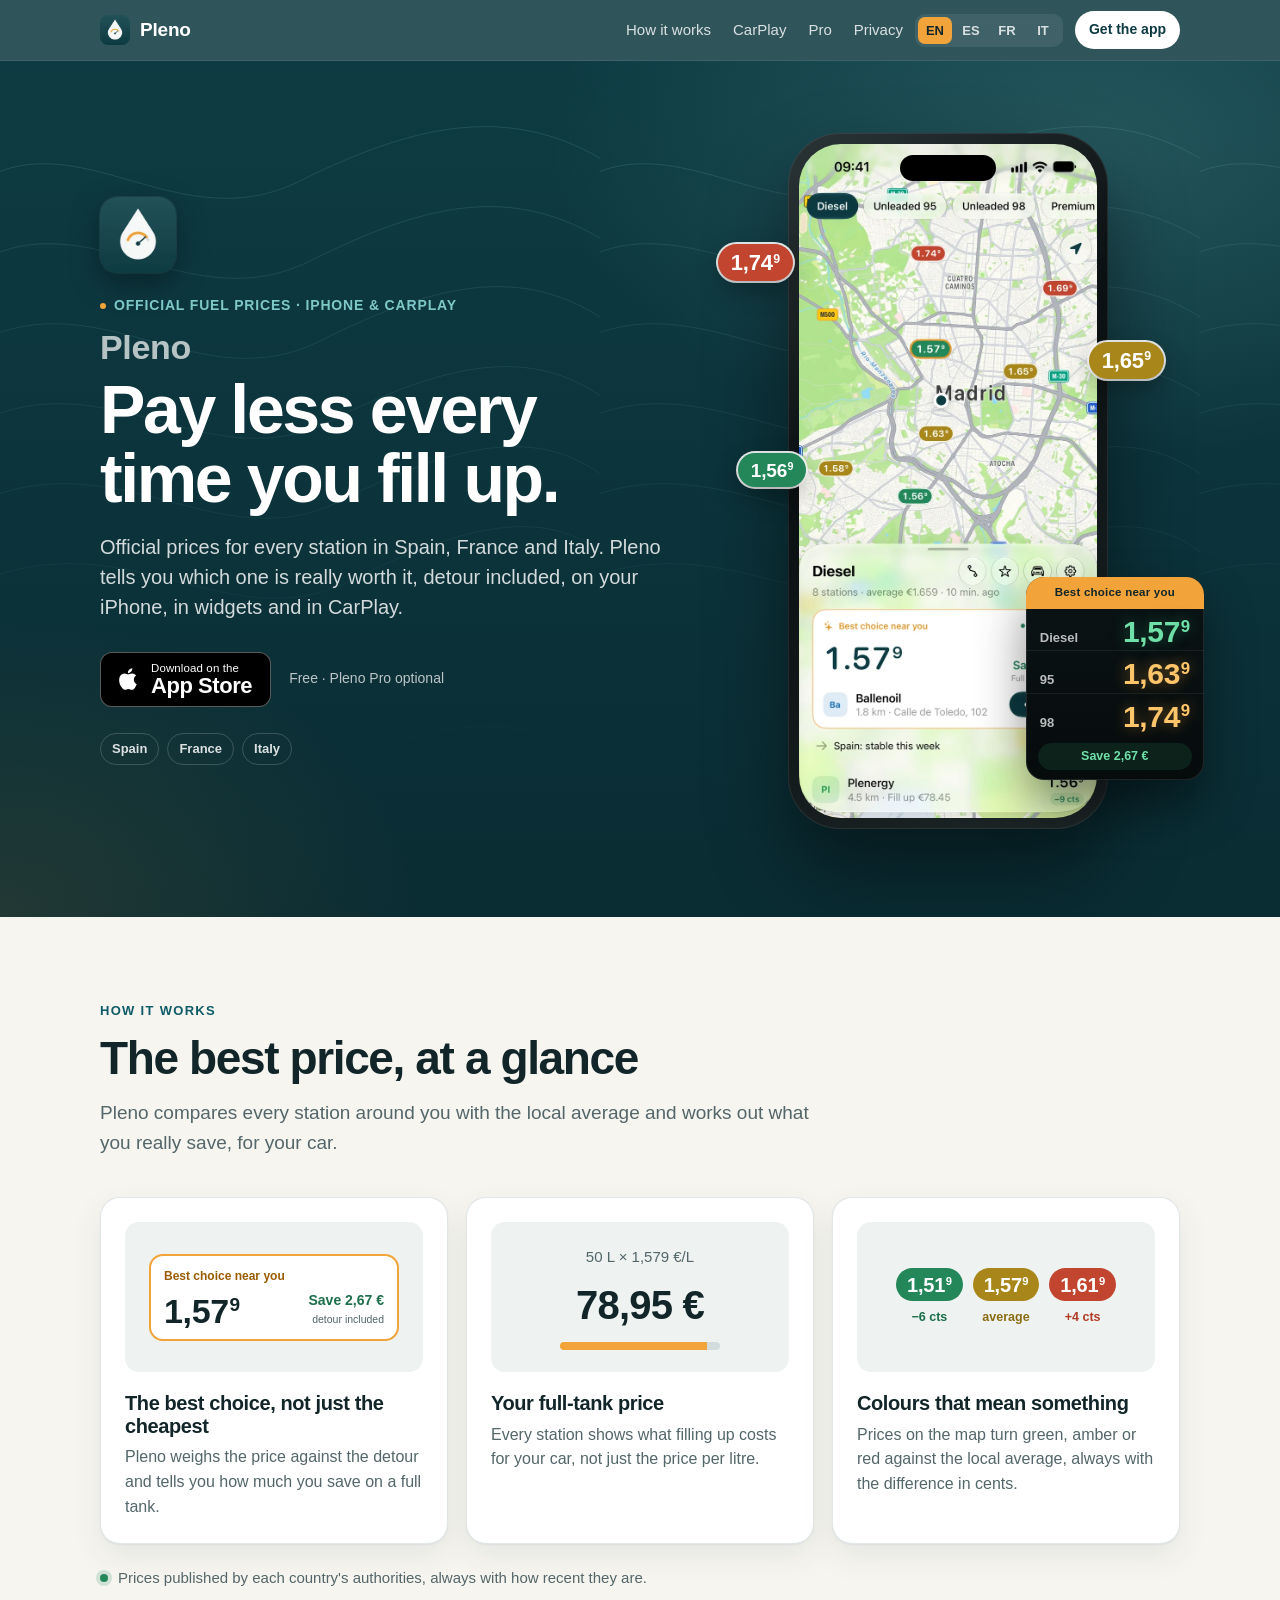
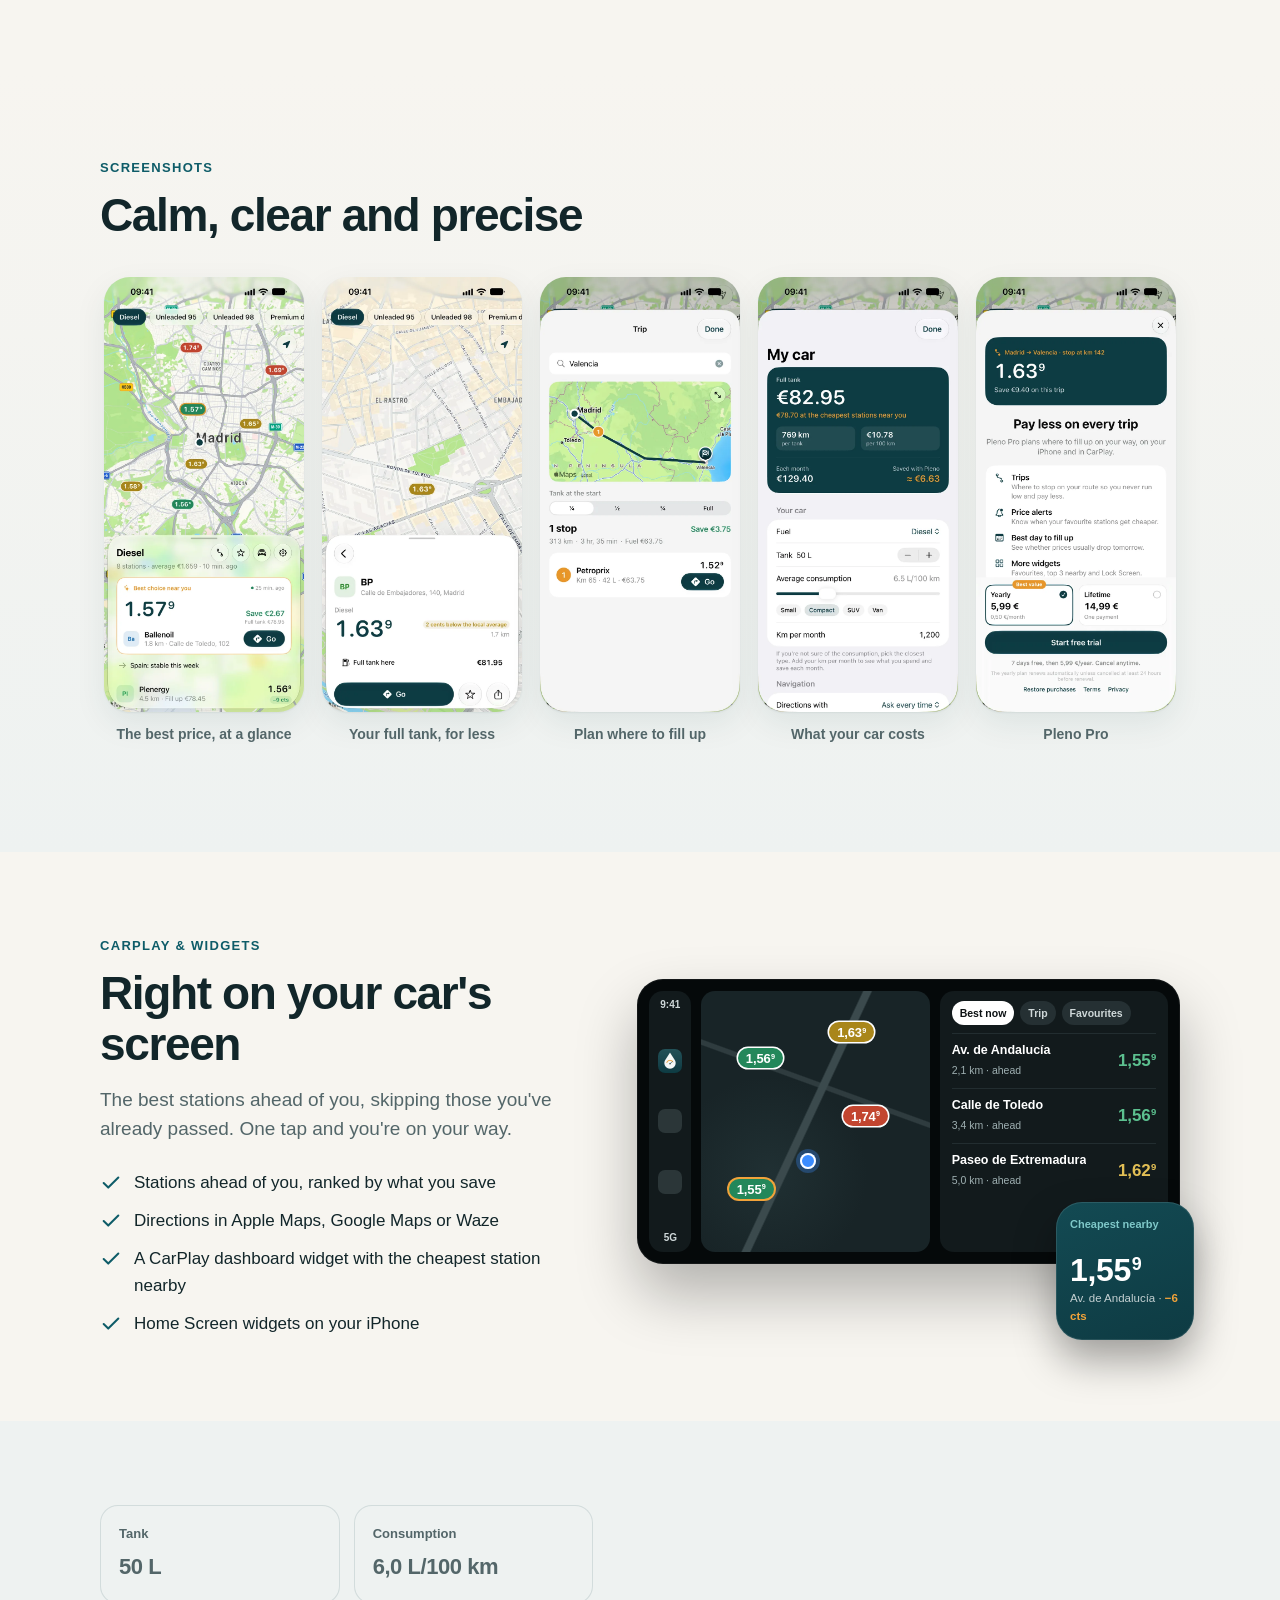
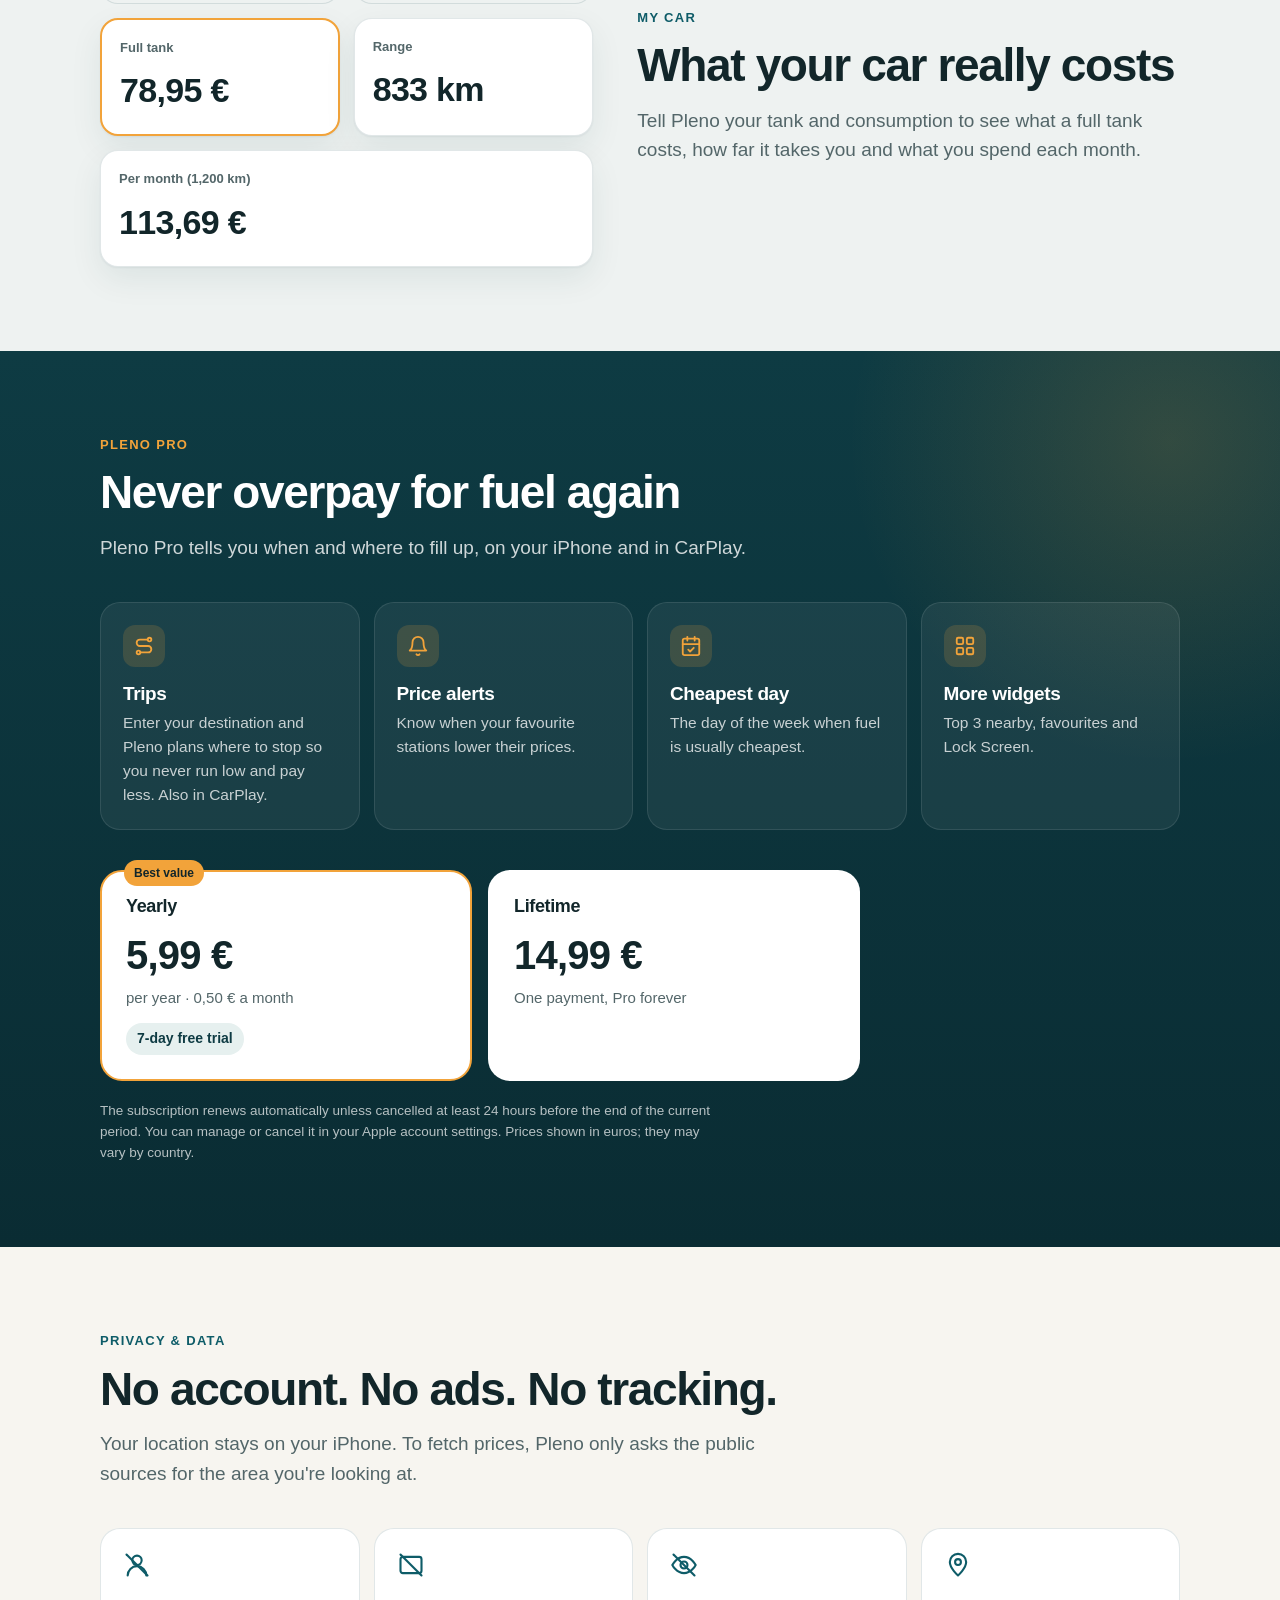
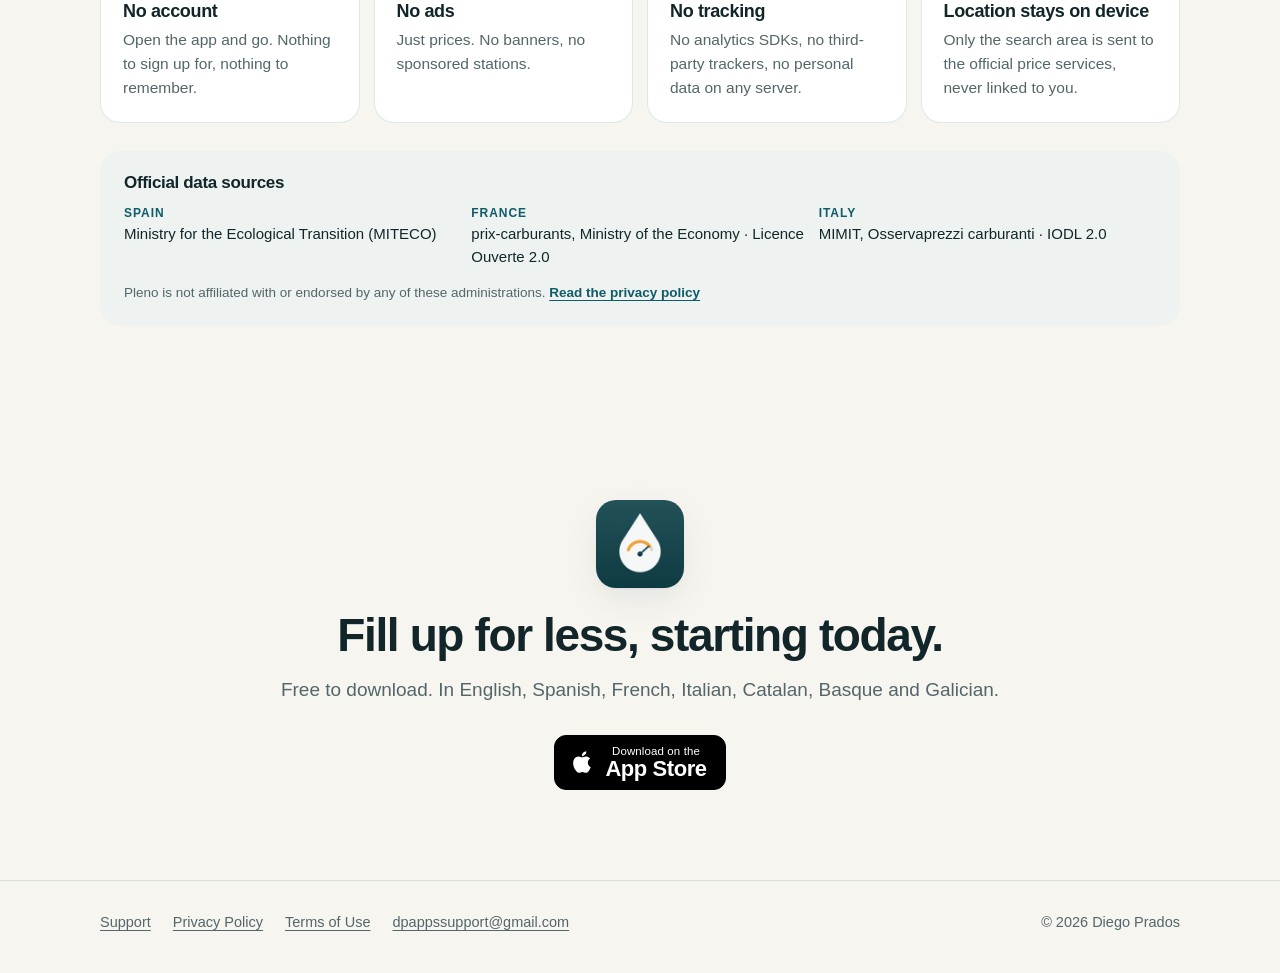
==== commit 7e22ae88: "Pleno landing: per-language screenshots of the current app and updated header Co-Authored-By: Claude" ====
--- a/pleno/index.html
+++ b/pleno/index.html
@@ -326,7 +326,7 @@
     </div>
     <div class="stage">
       <div class="phone">
-        <img src="img/home-light.webp" data-shot="img/home-light.webp" width="720" height="1565" fetchpriority="high"
+        <img src="shots/en-US/1_home.webp" data-shot="shots/{loc}/1_home.webp" width="720" height="1565" fetchpriority="high"
              data-i18n-alt="hero.alt" alt="Pleno home screen: a map of Madrid with colour-coded fuel prices and the best choice near you">
       </div>
       <span class="pill exp p1" aria-hidden="true"><span class="price">1,74<sup>9</sup></span></span>
@@ -391,9 +391,11 @@
     <p class="kicker" data-i18n="shots.kicker">Screenshots</p>
     <h2 class="h2" id="shots-title" data-i18n="shots.title">Calm, clear and precise</h2>
     <div class="rail" id="rail" tabindex="0" data-i18n-aria="shots.aria" aria-label="App screenshots">
-      <figure><img loading="lazy" decoding="async" width="720" height="1565" src="img/home-light.webp" data-shot="img/home-light.webp" data-i18n-alt="shot.1" alt="The best price, at a glance"><figcaption data-i18n="shot.1">The best price, at a glance</figcaption></figure>
-      <figure><img loading="lazy" decoding="async" width="720" height="1565" src="img/home-dark.webp" data-shot="img/home-dark.webp" data-i18n-alt="shot.2" alt="Your full tank, for less"><figcaption data-i18n="shot.2">Your full tank, for less</figcaption></figure>
-      <figure><img loading="lazy" decoding="async" width="720" height="1565" src="img/paywall.webp" data-shot="img/paywall.webp" data-i18n-alt="shot.6" alt="Pleno Pro"><figcaption data-i18n="shot.6">Pleno Pro</figcaption></figure>
+      <figure><img loading="lazy" decoding="async" width="720" height="1565" src="shots/en-US/1_home.webp" data-shot="shots/{loc}/1_home.webp" data-i18n-alt="shot.1" alt="The best price, at a glance"><figcaption data-i18n="shot.1">The best price, at a glance</figcaption></figure>
+      <figure><img loading="lazy" decoding="async" width="720" height="1565" src="shots/en-US/2_detail.webp" data-shot="shots/{loc}/2_detail.webp" data-i18n-alt="shot.2" alt="Your full tank, for less"><figcaption data-i18n="shot.2">Your full tank, for less</figcaption></figure>
+      <figure><img loading="lazy" decoding="async" width="720" height="1565" src="shots/en-US/3_trip.webp" data-shot="shots/{loc}/3_trip.webp" data-i18n-alt="shot.3" alt="Plan where to fill up"><figcaption data-i18n="shot.3">Plan where to fill up</figcaption></figure>
+      <figure><img loading="lazy" decoding="async" width="720" height="1565" src="shots/en-US/5_car.webp" data-shot="shots/{loc}/5_car.webp" data-i18n-alt="shot.5" alt="What your car costs"><figcaption data-i18n="shot.5">What your car costs</figcaption></figure>
+      <figure><img loading="lazy" decoding="async" width="720" height="1565" src="shots/en-US/6_paywall.webp" data-shot="shots/{loc}/6_paywall.webp" data-i18n-alt="shot.6" alt="Pleno Pro"><figcaption data-i18n="shot.6">Pleno Pro</figcaption></figure>
     </div>
   </div>
 </section>
